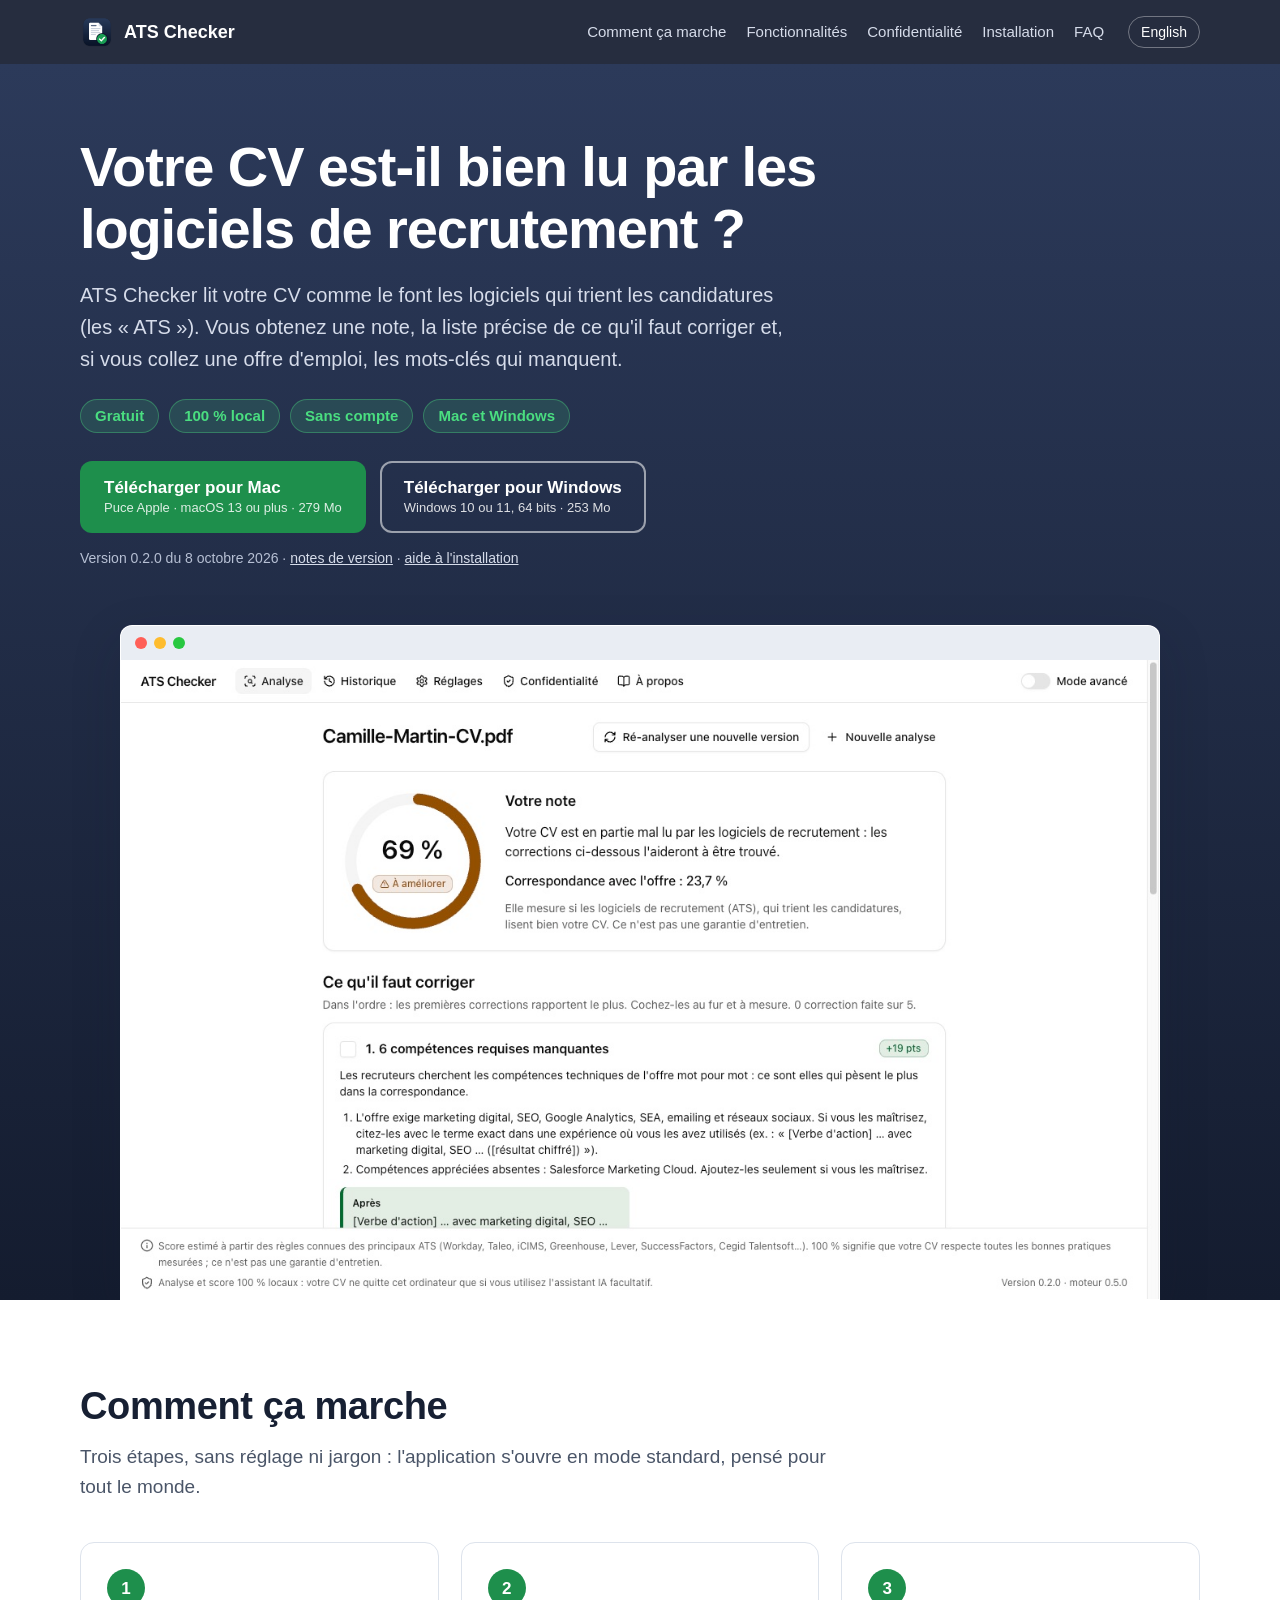
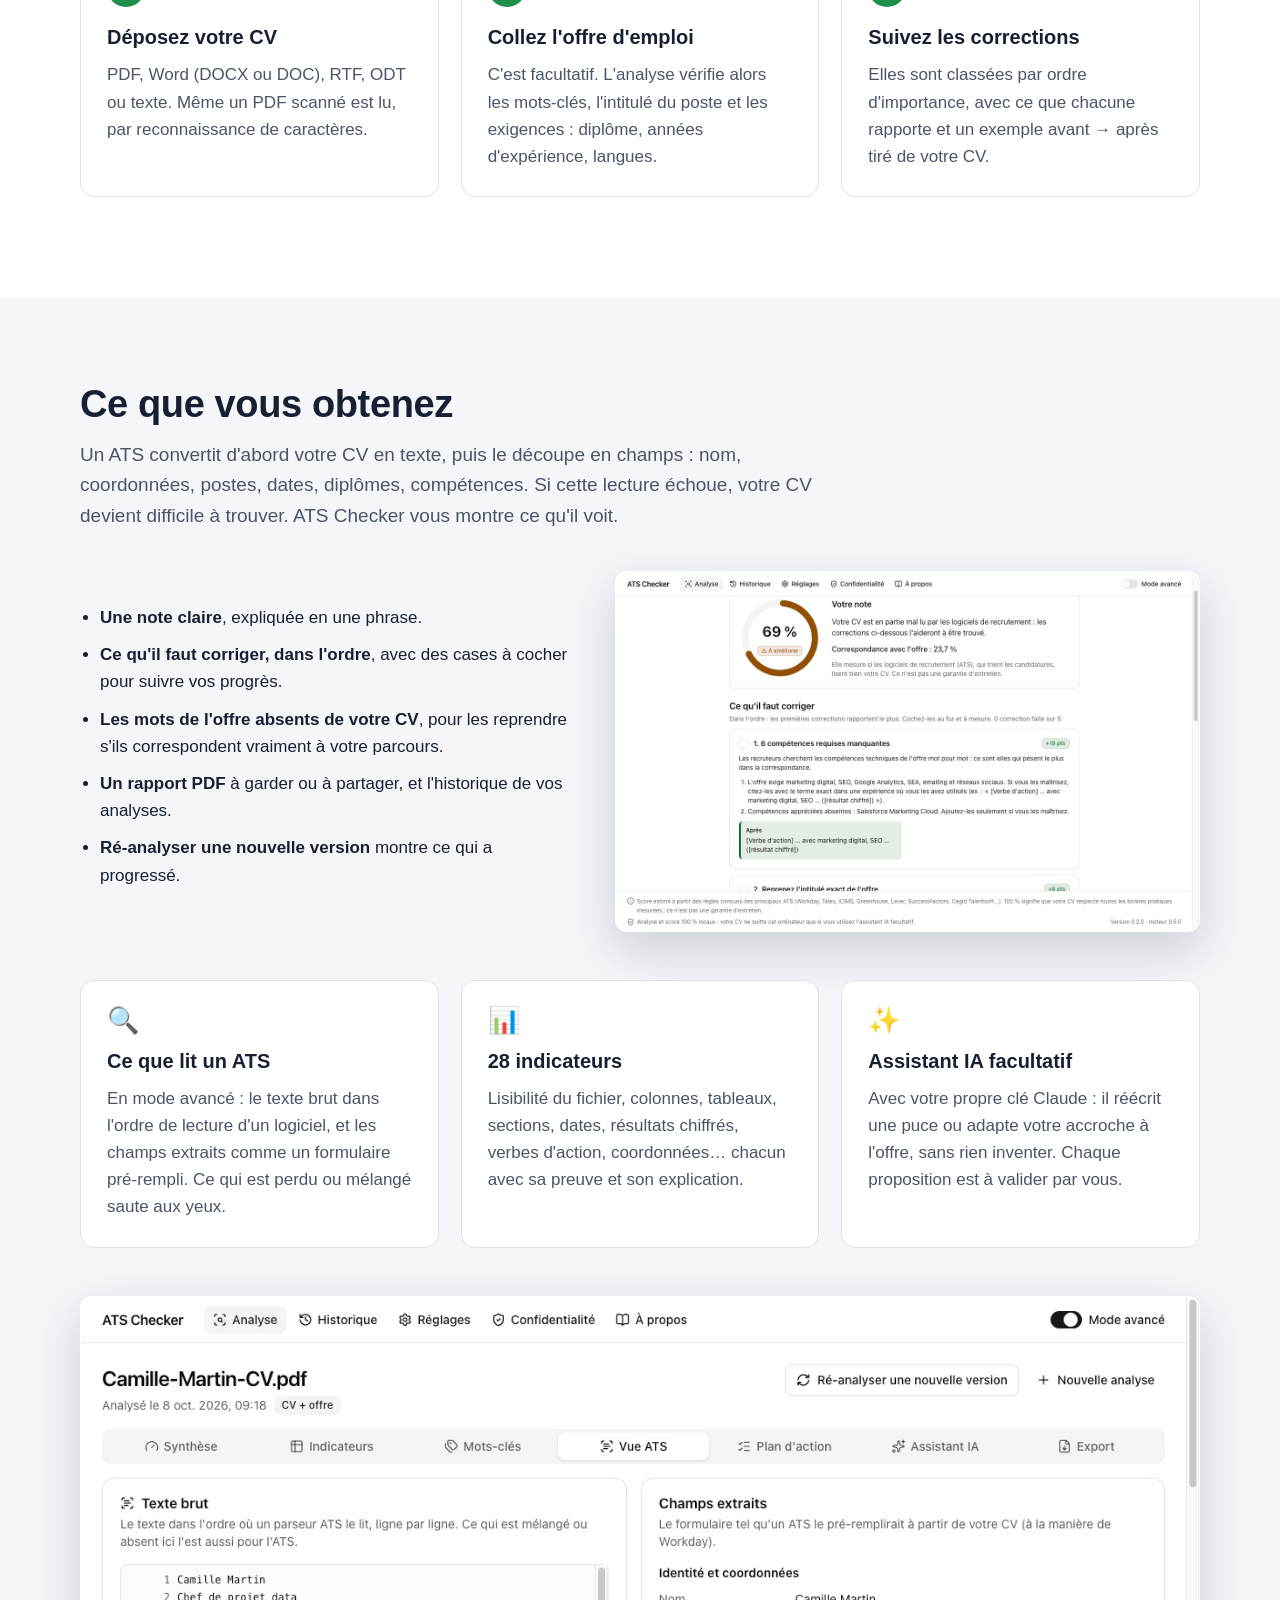
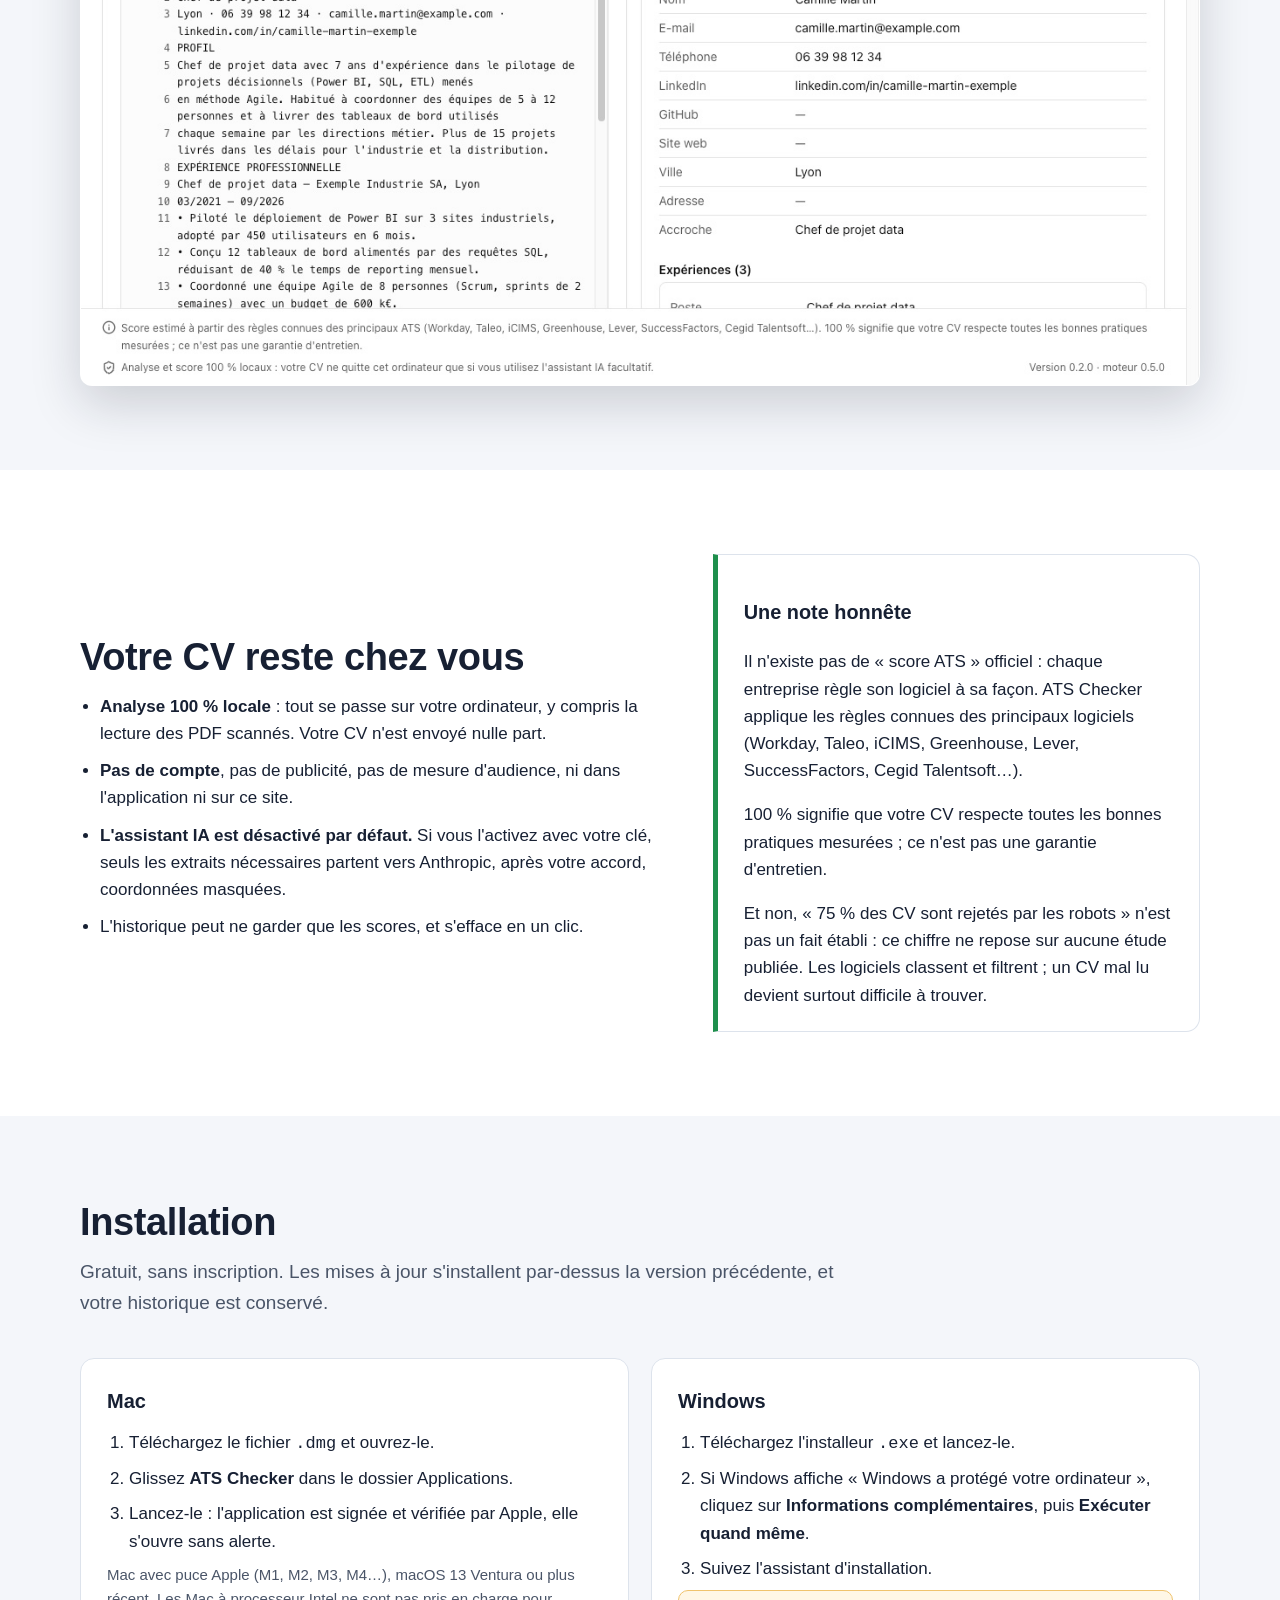
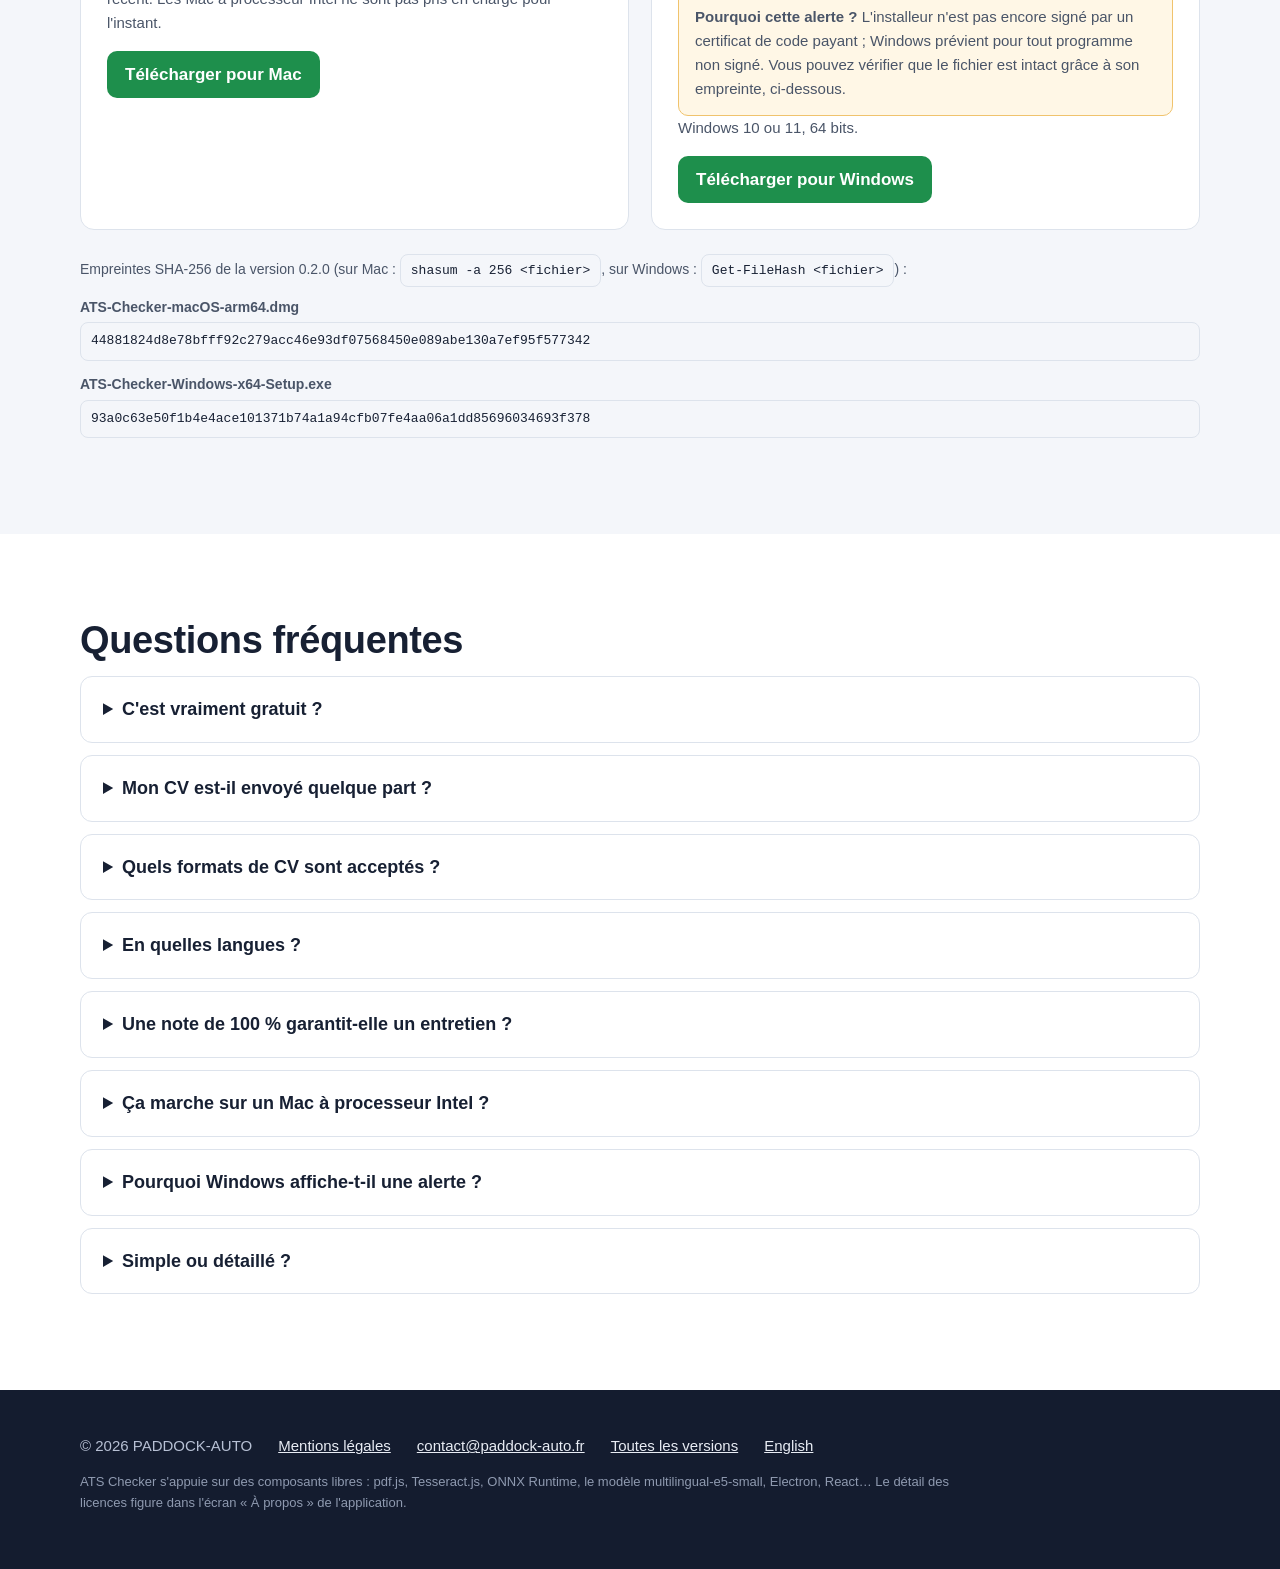
==== index.html @ d0466a70 "Site de présentation et de téléchargement d'ATS Checker (FR/EN) Page d'accueil, installation Mac et " ====
<!doctype html>
<html lang="fr">
  <head>
    <meta charset="utf-8" />
    <meta name="viewport" content="width=device-width, initial-scale=1" />
    <title>ATS Checker — votre CV est-il bien lu par les logiciels de recrutement ?</title>
    <meta
      name="description"
      content="ATS Checker analyse votre CV comme un logiciel de recrutement (ATS) : une note, la liste de ce qu'il faut corriger et les mots-clés de l'offre qui manquent. Gratuit, 100 % local, pour Mac et Windows."
    />
    <link rel="canonical" href="https://paddock-auto.github.io/ats-checker-site/" />
    <link rel="alternate" hreflang="fr" href="https://paddock-auto.github.io/ats-checker-site/" />
    <link rel="alternate" hreflang="en" href="https://paddock-auto.github.io/ats-checker-site/en/" />
    <link rel="alternate" hreflang="x-default" href="https://paddock-auto.github.io/ats-checker-site/" />
    <meta property="og:type" content="website" />
    <meta property="og:locale" content="fr_FR" />
    <meta property="og:site_name" content="ATS Checker" />
    <meta property="og:title" content="ATS Checker — votre CV est-il bien lu par les logiciels de recrutement ?" />
    <meta
      property="og:description"
      content="Une note, ce qu'il faut corriger et les mots-clés manquants. Gratuit, 100 % local, Mac et Windows."
    />
    <meta property="og:url" content="https://paddock-auto.github.io/ats-checker-site/" />
    <meta property="og:image" content="https://paddock-auto.github.io/ats-checker-site/assets/img/og-fr.png" />
    <meta property="og:image:width" content="1200" />
    <meta property="og:image:height" content="630" />
    <meta name="twitter:card" content="summary_large_image" />
    <meta name="theme-color" content="#1f2a44" />
    <link rel="icon" type="image/png" sizes="32x32" href="assets/img/favicon-32.png" />
    <link rel="icon" type="image/png" sizes="64x64" href="assets/img/favicon-64.png" />
    <link rel="apple-touch-icon" href="assets/img/apple-touch-icon.png" />
    <link rel="stylesheet" href="assets/style.css" />
  </head>
  <body>
    <a class="skip-link" href="#contenu">Aller au contenu</a>

    <header class="site-header">
      <div class="container">
        <a class="brand" href="./">
          <img src="assets/img/icon-512.png" alt="" width="34" height="34" />
          ATS Checker
        </a>
        <nav class="site-nav" aria-label="Sections">
          <a href="#fonctionnement">Comment ça marche</a>
          <a href="#fonctionnalites">Fonctionnalités</a>
          <a href="#confidentialite">Confidentialité</a>
          <a href="#installation">Installation</a>
          <a href="#faq">FAQ</a>
        </nav>
        <a class="lang-switch" href="en/" hreflang="en" lang="en">English</a>
      </div>
    </header>

    <main id="contenu">
      <div class="hero">
        <div class="container">
          <h1>Votre CV est-il bien lu par les logiciels de recrutement&nbsp;?</h1>
          <p class="lead">
            ATS Checker lit votre CV comme le font les logiciels qui trient les candidatures (les
            « ATS »). Vous obtenez une note, la liste précise de ce qu'il faut corriger et, si vous
            collez une offre d'emploi, les mots-clés qui manquent.
          </p>
          <ul class="pills">
            <li>Gratuit</li>
            <li>100 % local</li>
            <li>Sans compte</li>
            <li>Mac et Windows</li>
          </ul>
          <div class="downloads">
            <a
              class="btn btn-primary"
              data-os="mac"
              href="https://github.com/PADDOCK-AUTO/ats-checker-site/releases/latest/download/ATS-Checker-macOS-arm64.dmg"
            >
              Télécharger pour Mac
              <small>Puce Apple · macOS 13 ou plus · 279 Mo</small>
            </a>
            <a
              class="btn btn-secondary"
              data-os="win"
              href="https://github.com/PADDOCK-AUTO/ats-checker-site/releases/latest/download/ATS-Checker-Windows-x64-Setup.exe"
            >
              Télécharger pour Windows
              <small>Windows 10 ou 11, 64 bits · 253 Mo</small>
            </a>
          </div>
          <p class="release-meta">
            Version 0.2.0 du 8 octobre 2026 ·
            <a href="https://github.com/PADDOCK-AUTO/ats-checker-site/releases">notes de version</a> ·
            <a href="#installation">aide à l'installation</a>
          </p>
          <div class="hero-shot">
            <div class="window">
              <div class="window-bar" aria-hidden="true"><span></span><span></span><span></span></div>
              <img
                src="assets/img/fr-resultat.jpg"
                width="1280"
                height="788"
                alt="Résultat d'une analyse en mode standard : une note de 69 %, la phrase « Votre CV est en partie mal lu par les logiciels de recrutement », la correspondance avec l'offre et la première correction à faire."
              />
            </div>
          </div>
        </div>
      </div>

      <section id="fonctionnement">
        <div class="container">
          <h2 class="section-title">Comment ça marche</h2>
          <p class="section-lead">
            Trois étapes, sans réglage ni jargon : l'application s'ouvre en mode standard, pensé
            pour tout le monde.
          </p>
          <ol class="steps">
            <li>
              <h3>Déposez votre CV</h3>
              <p>
                PDF, Word (DOCX ou DOC), RTF, ODT ou texte. Même un PDF scanné est lu, par
                reconnaissance de caractères.
              </p>
            </li>
            <li>
              <h3>Collez l'offre d'emploi</h3>
              <p>
                C'est facultatif. L'analyse vérifie alors les mots-clés, l'intitulé du poste et les
                exigences : diplôme, années d'expérience, langues.
              </p>
            </li>
            <li>
              <h3>Suivez les corrections</h3>
              <p>
                Elles sont classées par ordre d'importance, avec ce que chacune rapporte et un
                exemple avant → après tiré de votre CV.
              </p>
            </li>
          </ol>
        </div>
      </section>

      <section id="fonctionnalites" class="soft">
        <div class="container">
          <h2 class="section-title">Ce que vous obtenez</h2>
          <p class="section-lead">
            Un ATS convertit d'abord votre CV en texte, puis le découpe en champs : nom,
            coordonnées, postes, dates, diplômes, compétences. Si cette lecture échoue, votre CV
            devient difficile à trouver. ATS Checker vous montre ce qu'il voit.
          </p>
          <div class="split">
            <ul>
              <li><strong>Une note claire</strong>, expliquée en une phrase.</li>
              <li>
                <strong>Ce qu'il faut corriger, dans l'ordre</strong>, avec des cases à cocher pour
                suivre vos progrès.
              </li>
              <li>
                <strong>Les mots de l'offre absents de votre CV</strong>, pour les reprendre s'ils
                correspondent vraiment à votre parcours.
              </li>
              <li>
                <strong>Un rapport PDF</strong> à garder ou à partager, et l'historique de vos
                analyses.
              </li>
              <li>
                <strong>Ré-analyser une nouvelle version</strong> montre ce qui a progressé.
              </li>
            </ul>
            <div class="window rounded">
              <img
                src="assets/img/fr-corrections.jpg"
                width="1280"
                height="788"
                alt="Liste des corrections : chaque étape a une case à cocher, son gain en points et un exemple avant → après."
              />
            </div>
          </div>

          <div class="grid" style="margin-top: 48px">
            <div class="card">
              <div class="icon" aria-hidden="true">🔍</div>
              <h3>Ce que lit un ATS</h3>
              <p>
                En mode avancé : le texte brut dans l'ordre de lecture d'un logiciel, et les champs
                extraits comme un formulaire pré-rempli. Ce qui est perdu ou mélangé saute aux yeux.
              </p>
            </div>
            <div class="card">
              <div class="icon" aria-hidden="true">📊</div>
              <h3>28 indicateurs</h3>
              <p>
                Lisibilité du fichier, colonnes, tableaux, sections, dates, résultats chiffrés,
                verbes d'action, coordonnées… chacun avec sa preuve et son explication.
              </p>
            </div>
            <div class="card">
              <div class="icon" aria-hidden="true">✨</div>
              <h3>Assistant IA facultatif</h3>
              <p>
                Avec votre propre clé Claude : il réécrit une puce ou adapte votre accroche à
                l'offre, sans rien inventer. Chaque proposition est à valider par vous.
              </p>
            </div>
          </div>

          <div class="window rounded" style="margin-top: 48px">
            <img
              src="assets/img/fr-vue-ats.jpg"
              width="1280"
              height="788"
              alt="Mode avancé, onglet Vue ATS : à gauche le texte brut lu ligne par ligne, à droite les champs extraits (nom, e-mail, téléphone, postes)."
            />
          </div>
        </div>
      </section>

      <section id="confidentialite">
        <div class="container split reverse">
          <div>
            <h2 class="section-title">Votre CV reste chez vous</h2>
            <ul>
              <li>
                <strong>Analyse 100 % locale</strong> : tout se passe sur votre ordinateur, y compris
                la lecture des PDF scannés. Votre CV n'est envoyé nulle part.
              </li>
              <li>
                <strong>Pas de compte</strong>, pas de publicité, pas de mesure d'audience, ni dans
                l'application ni sur ce site.
              </li>
              <li>
                <strong>L'assistant IA est désactivé par défaut.</strong> Si vous l'activez avec
                votre clé, seuls les extraits nécessaires partent vers Anthropic, après votre
                accord, coordonnées masquées.
              </li>
              <li>L'historique peut ne garder que les scores, et s'efface en un clic.</li>
            </ul>
          </div>
          <div class="notice">
            <h3>Une note honnête</h3>
            <p>
              Il n'existe pas de « score ATS » officiel : chaque entreprise règle son logiciel à sa
              façon. ATS Checker applique les règles connues des principaux logiciels (Workday,
              Taleo, iCIMS, Greenhouse, Lever, SuccessFactors, Cegid Talentsoft…).
            </p>
            <p>
              100 % signifie que votre CV respecte toutes les bonnes pratiques mesurées ; ce n'est
              pas une garantie d'entretien.
            </p>
            <p>
              Et non, « 75 % des CV sont rejetés par les robots » n'est pas un fait établi : ce
              chiffre ne repose sur aucune étude publiée. Les logiciels classent et filtrent ; un
              CV mal lu devient surtout difficile à trouver.
            </p>
          </div>
        </div>
      </section>

      <section id="installation" class="soft">
        <div class="container">
          <h2 class="section-title">Installation</h2>
          <p class="section-lead">
            Gratuit, sans inscription. Les mises à jour s'installent par-dessus la version
            précédente, et votre historique est conservé.
          </p>
          <div class="install">
            <div class="card">
              <h3>Mac</h3>
              <ol>
                <li>Téléchargez le fichier <code>.dmg</code> et ouvrez-le.</li>
                <li>Glissez <strong>ATS Checker</strong> dans le dossier Applications.</li>
                <li>
                  Lancez-le : l'application est signée et vérifiée par Apple, elle s'ouvre sans
                  alerte.
                </li>
              </ol>
              <p class="requirements">
                Mac avec puce Apple (M1, M2, M3, M4…), macOS 13 Ventura ou plus récent. Les Mac à
                processeur Intel ne sont pas pris en charge pour l'instant.
              </p>
              <a
                class="dl-inline"
                href="https://github.com/PADDOCK-AUTO/ats-checker-site/releases/latest/download/ATS-Checker-macOS-arm64.dmg"
                >Télécharger pour Mac</a
              >
            </div>
            <div class="card">
              <h3>Windows</h3>
              <ol>
                <li>Téléchargez l'installeur <code>.exe</code> et lancez-le.</li>
                <li>
                  Si Windows affiche « Windows a protégé votre ordinateur », cliquez sur
                  <strong>Informations complémentaires</strong>, puis
                  <strong>Exécuter quand même</strong>.
                </li>
                <li>Suivez l'assistant d'installation.</li>
              </ol>
              <p class="warning">
                <strong>Pourquoi cette alerte ?</strong> L'installeur n'est pas encore signé par un
                certificat de code payant ; Windows prévient pour tout programme non signé. Vous
                pouvez vérifier que le fichier est intact grâce à son empreinte, ci-dessous.
              </p>
              <p class="requirements">Windows 10 ou 11, 64 bits.</p>
              <a
                class="dl-inline"
                href="https://github.com/PADDOCK-AUTO/ats-checker-site/releases/latest/download/ATS-Checker-Windows-x64-Setup.exe"
                >Télécharger pour Windows</a
              >
            </div>
          </div>
          <div class="hash">
            <p>
              Empreintes SHA-256 de la version 0.2.0 (sur Mac : <code style="display: inline"
                >shasum -a 256 &lt;fichier&gt;</code
              >, sur Windows : <code style="display: inline">Get-FileHash &lt;fichier&gt;</code>)
              :
            </p>
            <strong>ATS-Checker-macOS-arm64.dmg</strong>
            <code>44881824d8e78bfff92c279acc46e93df07568450e089abe130a7ef95f577342</code>
            <strong>ATS-Checker-Windows-x64-Setup.exe</strong>
            <code>93a0c63e50f1b4e4ace101371b74a1a94cfb07fe4aa06a1dd85696034693f378</code>
          </div>
        </div>
      </section>

      <section id="faq" class="faq">
        <div class="container">
          <h2 class="section-title">Questions fréquentes</h2>
          <details>
            <summary>C'est vraiment gratuit ?</summary>
            <p>
              Oui : pas d'abonnement, pas de compte, pas de publicité. Seul l'assistant IA,
              facultatif, utilise votre propre clé API Claude ; son usage vous est alors facturé
              directement par Anthropic.
            </p>
          </details>
          <details>
            <summary>Mon CV est-il envoyé quelque part ?</summary>
            <p>
              Non. L'analyse se fait entièrement sur votre ordinateur. Rien ne sort sans votre
              action : seul l'assistant IA, si vous l'activez et l'acceptez, envoie des extraits à
              Anthropic.
            </p>
          </details>
          <details>
            <summary>Quels formats de CV sont acceptés ?</summary>
            <p>
              PDF (avec texte ou scanné), Word (DOCX, DOC), RTF, ODT, texte, et même une image PNG
              ou JPG. Le PDF texte et le Word sont les plus fiables, pour ATS Checker comme pour
              les logiciels de recrutement.
            </p>
          </details>
          <details>
            <summary>En quelles langues ?</summary>
            <p>
              Les CV et les offres peuvent être en français ou en anglais : la langue est détectée
              automatiquement. L'application s'affiche en français ou en anglais.
            </p>
          </details>
          <details>
            <summary>Une note de 100 % garantit-elle un entretien ?</summary>
            <p>
              Non. Elle signifie que votre CV respecte toutes les bonnes pratiques mesurées pour
              être bien lu et bien trouvé. Le choix final reste celui d'un recruteur.
            </p>
          </details>
          <details>
            <summary>Ça marche sur un Mac à processeur Intel ?</summary>
            <p>
              Pas pour l'instant : la version Mac est réservée aux Mac à puce Apple (M1 et
              suivants).
            </p>
          </details>
          <details>
            <summary>Pourquoi Windows affiche-t-il une alerte ?</summary>
            <p>
              L'installeur Windows n'est pas encore signé : Windows SmartScreen prévient alors pour
              tout programme. Cliquez sur « Informations complémentaires » puis « Exécuter quand
              même ». La version Mac, elle, est signée et vérifiée par Apple.
            </p>
          </details>
          <details>
            <summary>Simple ou détaillé ?</summary>
            <p>
              L'application s'ouvre en mode standard : la note et ce qu'il faut corriger, sans
              jargon. L'interrupteur « Mode avancé » affiche tous les détails : indicateurs,
              mots-clés, vue de l'ATS, exports et assistant IA.
            </p>
          </details>
        </div>
      </section>
    </main>

    <footer class="site-footer">
      <div class="container">
        <div class="row">
          <span>© 2026 PADDOCK-AUTO</span>
          <a href="mentions-legales.html">Mentions légales</a>
          <a href="mailto:contact@paddock-auto.fr">contact@paddock-auto.fr</a>
          <a href="https://github.com/PADDOCK-AUTO/ats-checker-site/releases">Toutes les versions</a>
          <a href="en/" hreflang="en" lang="en">English</a>
        </div>
        <p class="credits">
          ATS Checker s'appuie sur des composants libres : pdf.js, Tesseract.js, ONNX Runtime, le
          modèle multilingual-e5-small, Electron, React… Le détail des licences figure dans l'écran
          « À propos » de l'application.
        </p>
      </div>
    </footer>

    <script>
      // Met en avant le bouton du système détecté (sans JavaScript, les deux restent visibles).
      (function () {
        var p = (navigator.userAgentData && navigator.userAgentData.platform) || navigator.platform || '';
        var os = /mac/i.test(p) ? 'mac' : /win/i.test(p) ? 'win' : '';
        if (!os) return;
        document.querySelectorAll('.downloads [data-os]').forEach(function (a) {
          a.classList.add(a.getAttribute('data-os') === os ? 'is-detected' : 'not-detected');
        });
      })();
    </script>
  </body>
</html>
---- assets/style.css ----
/* ATS Checker — site de présentation. Aucune ressource externe : polices système, pas de suivi. */

:root {
  --navy: #1f2a44;
  --navy-deep: #141c2f;
  --green: #1e8f4c;
  --green-bright: #4ade80;
  --bg: #ffffff;
  --bg-soft: #f4f6fa;
  --text: #172033;
  --muted: #4a5568;
  --border: #dde3ec;
  --card: #ffffff;
  --link: #1d6b3d;
  --warn-bg: #fff7e6;
  --warn-border: #f0c36d;
  --radius: 14px;
  --shadow: 0 18px 50px rgba(20, 28, 47, 0.18);
  color-scheme: light dark;
}

@media (prefers-color-scheme: dark) {
  :root {
    --bg: #0f1524;
    --bg-soft: #151d30;
    --text: #e8ecf4;
    --muted: #a9b3c6;
    --border: #2a3550;
    --card: #182136;
    --link: #6ee7a0;
    --warn-bg: #2b2412;
    --warn-border: #8a6a24;
    --shadow: 0 18px 50px rgba(0, 0, 0, 0.5);
  }
}

* {
  box-sizing: border-box;
}

html {
  scroll-behavior: smooth;
}

@media (prefers-reduced-motion: reduce) {
  html {
    scroll-behavior: auto;
  }
}

body {
  margin: 0;
  font-family:
    -apple-system, BlinkMacSystemFont, 'Segoe UI', Roboto, 'Helvetica Neue', Arial, sans-serif;
  font-size: 17px;
  line-height: 1.6;
  color: var(--text);
  background: var(--bg);
}

img {
  max-width: 100%;
  height: auto;
}

a {
  color: var(--link);
}

a:focus-visible,
button:focus-visible,
summary:focus-visible {
  outline: 3px solid var(--green-bright);
  outline-offset: 3px;
  border-radius: 6px;
}

.container {
  width: min(1120px, 100% - 40px);
  margin-inline: auto;
}

.skip-link {
  position: absolute;
  left: -999px;
  top: 8px;
  background: var(--bg);
  padding: 8px 12px;
  z-index: 100;
}

.skip-link:focus {
  left: 8px;
}

/* ── En-tête ─────────────────────────────────────────────────────────────── */

.site-header {
  position: sticky;
  top: 0;
  z-index: 50;
  background: rgba(20, 28, 47, 0.92);
  backdrop-filter: blur(10px);
  color: #fff;
}

.site-header .container {
  display: flex;
  align-items: center;
  gap: 24px;
  min-height: 64px;
}

.brand {
  display: flex;
  align-items: center;
  gap: 10px;
  color: #fff;
  text-decoration: none;
  font-weight: 700;
  font-size: 18px;
}

.brand img {
  width: 34px;
  height: 34px;
}

.site-nav {
  display: flex;
  gap: 20px;
  margin-left: auto;
}

.site-nav a {
  color: #d6dcea;
  text-decoration: none;
  font-size: 15px;
}

.site-nav a:hover {
  color: #fff;
}

.lang-switch {
  color: #fff;
  border: 1px solid rgba(255, 255, 255, 0.35);
  border-radius: 999px;
  padding: 4px 12px;
  font-size: 14px;
  text-decoration: none;
}

@media (max-width: 860px) {
  .site-nav {
    display: none;
  }
  .lang-switch {
    margin-left: auto;
  }
}

/* ── Boutons ─────────────────────────────────────────────────────────────── */

.btn {
  display: inline-flex;
  flex-direction: column;
  align-items: flex-start;
  gap: 2px;
  padding: 14px 22px;
  border-radius: 12px;
  text-decoration: none;
  font-weight: 700;
  font-size: 17px;
  line-height: 1.25;
  border: 2px solid transparent;
  transition: transform 0.15s ease;
}

.btn:hover {
  transform: translateY(-1px);
}

.btn small {
  font-weight: 500;
  font-size: 13px;
  opacity: 0.85;
}

.btn-primary {
  background: var(--green);
  color: #fff;
}

.btn-secondary {
  background: transparent;
  color: #fff;
  border-color: rgba(255, 255, 255, 0.55);
}

.btn.is-detected {
  background: var(--green);
  color: #fff;
  border-color: transparent;
}

.btn.not-detected {
  background: transparent;
  color: #fff;
  border-color: rgba(255, 255, 255, 0.55);
}

/* ── Accroche ────────────────────────────────────────────────────────────── */

.hero {
  background: linear-gradient(180deg, #2c3a5a 0%, var(--navy-deep) 100%);
  color: #fff;
  padding: 72px 0 0;
  overflow: hidden;
}

.hero h1 {
  font-size: clamp(34px, 5vw, 56px);
  line-height: 1.1;
  margin: 0 0 20px;
  max-width: 820px;
  letter-spacing: -0.02em;
}

.hero .lead {
  font-size: 20px;
  color: #d6dcea;
  max-width: 720px;
  margin: 0 0 24px;
}

.pills {
  display: flex;
  flex-wrap: wrap;
  gap: 10px;
  margin: 0 0 28px;
  padding: 0;
  list-style: none;
}

.pills li {
  background: rgba(74, 222, 128, 0.14);
  color: var(--green-bright);
  border: 1px solid rgba(74, 222, 128, 0.35);
  padding: 4px 14px;
  border-radius: 999px;
  font-size: 15px;
  font-weight: 600;
}

.downloads {
  display: flex;
  flex-wrap: wrap;
  gap: 14px;
}

.release-meta {
  color: #b7c0d4;
  font-size: 14px;
  margin: 14px 0 0;
}

.release-meta a {
  color: #d6dcea;
}

.hero-shot {
  margin: 56px auto 0;
  width: min(1040px, 100%);
}

/* Capture dans un cadre de fenêtre. */
.window {
  border-radius: 12px 12px 0 0;
  overflow: hidden;
  box-shadow: var(--shadow);
  background: #fff;
  border: 1px solid rgba(255, 255, 255, 0.12);
}

.window-bar {
  display: flex;
  gap: 7px;
  padding: 11px 14px;
  background: #e9edf3;
}

.window-bar span {
  width: 12px;
  height: 12px;
  border-radius: 50%;
  background: #c4cad6;
}

.window-bar span:nth-child(1) {
  background: #ff5f57;
}
.window-bar span:nth-child(2) {
  background: #febc2e;
}
.window-bar span:nth-child(3) {
  background: #28c840;
}

.window img {
  display: block;
  width: 100%;
}

.window.rounded {
  border-radius: 12px;
}

/* ── Sections ────────────────────────────────────────────────────────────── */

section {
  padding: 84px 0;
}

section.soft {
  background: var(--bg-soft);
}

.section-title {
  font-size: clamp(28px, 3.4vw, 38px);
  line-height: 1.2;
  margin: 0 0 12px;
  letter-spacing: -0.01em;
}

.section-lead {
  color: var(--muted);
  font-size: 19px;
  max-width: 760px;
  margin: 0 0 40px;
}

.steps {
  display: grid;
  grid-template-columns: repeat(3, 1fr);
  gap: 22px;
  counter-reset: step;
  padding: 0;
  list-style: none;
}

.steps li {
  background: var(--card);
  border: 1px solid var(--border);
  border-radius: var(--radius);
  padding: 26px;
}

.steps li::before {
  counter-increment: step;
  content: counter(step);
  display: grid;
  place-items: center;
  width: 38px;
  height: 38px;
  border-radius: 50%;
  background: var(--green);
  color: #fff;
  font-weight: 700;
  margin-bottom: 14px;
}

.steps h3,
.card h3 {
  margin: 0 0 8px;
  font-size: 20px;
}

.steps p,
.card p {
  margin: 0;
  color: var(--muted);
}

.grid {
  display: grid;
  grid-template-columns: repeat(3, 1fr);
  gap: 22px;
}

.card {
  background: var(--card);
  border: 1px solid var(--border);
  border-radius: var(--radius);
  padding: 26px;
}

.card .icon {
  font-size: 26px;
  line-height: 1;
  margin-bottom: 12px;
}

.split {
  display: grid;
  grid-template-columns: 1fr 1.2fr;
  gap: 48px;
  align-items: center;
}

.split.reverse {
  grid-template-columns: 1.2fr 1fr;
}

.split ul {
  padding-left: 20px;
  margin: 0;
}

.split li {
  margin-bottom: 10px;
}

@media (max-width: 900px) {
  .steps,
  .grid,
  .split,
  .split.reverse {
    grid-template-columns: 1fr;
  }
  section {
    padding: 60px 0;
  }
}

.notice {
  border-left: 5px solid var(--green);
  background: var(--card);
  border-radius: 0 var(--radius) var(--radius) 0;
  padding: 22px 26px;
  border-top: 1px solid var(--border);
  border-right: 1px solid var(--border);
  border-bottom: 1px solid var(--border);
}

.notice p:last-child {
  margin-bottom: 0;
}

/* ── Installation ────────────────────────────────────────────────────────── */

.install {
  display: grid;
  grid-template-columns: 1fr 1fr;
  gap: 22px;
}

@media (max-width: 900px) {
  .install {
    grid-template-columns: 1fr;
  }
}

.install .card ol {
  padding-left: 22px;
  margin: 12px 0 0;
}

.install .card li {
  margin-bottom: 8px;
}

.requirements {
  font-size: 15px;
  color: var(--muted);
  margin: 14px 0 0;
}

.warning {
  background: var(--warn-bg);
  border: 1px solid var(--warn-border);
  border-radius: 10px;
  padding: 14px 16px;
  margin: 16px 0 0;
  font-size: 15px;
}

.dl-inline {
  display: inline-block;
  margin-top: 16px;
  background: var(--green);
  color: #fff;
  padding: 10px 18px;
  border-radius: 10px;
  text-decoration: none;
  font-weight: 700;
}

.hash {
  margin-top: 28px;
  font-size: 14px;
  color: var(--muted);
}

.hash code {
  display: block;
  word-break: break-all;
  background: var(--bg-soft);
  border: 1px solid var(--border);
  border-radius: 8px;
  padding: 8px 10px;
  margin: 4px 0 12px;
  color: var(--text);
  font-size: 13px;
}

/* ── FAQ ─────────────────────────────────────────────────────────────────── */

.faq details {
  border: 1px solid var(--border);
  background: var(--card);
  border-radius: 12px;
  padding: 4px 22px;
  margin-bottom: 12px;
}

.faq summary {
  cursor: pointer;
  font-weight: 650;
  padding: 14px 0;
  font-size: 18px;
}

.faq details p {
  margin: 0 0 16px;
  color: var(--muted);
}

/* ── Pied de page ────────────────────────────────────────────────────────── */

.site-footer {
  background: var(--navy-deep);
  color: #b7c0d4;
  padding: 44px 0;
  font-size: 15px;
}

.site-footer a {
  color: #e8ecf4;
}

.site-footer .row {
  display: flex;
  flex-wrap: wrap;
  gap: 12px 26px;
  align-items: center;
  margin-bottom: 14px;
}

.site-footer .credits {
  font-size: 13px;
  color: #8f9ab0;
  max-width: 900px;
}

/* ── Pages de texte (mentions légales) ───────────────────────────────────── */

.prose {
  max-width: 820px;
  padding: 56px 0 84px;
}

.prose h1 {
  font-size: 36px;
  margin: 0 0 24px;
}

.prose h2 {
  font-size: 22px;
  margin: 36px 0 10px;
}

.prose p,
.prose li {
  color: var(--text);
}
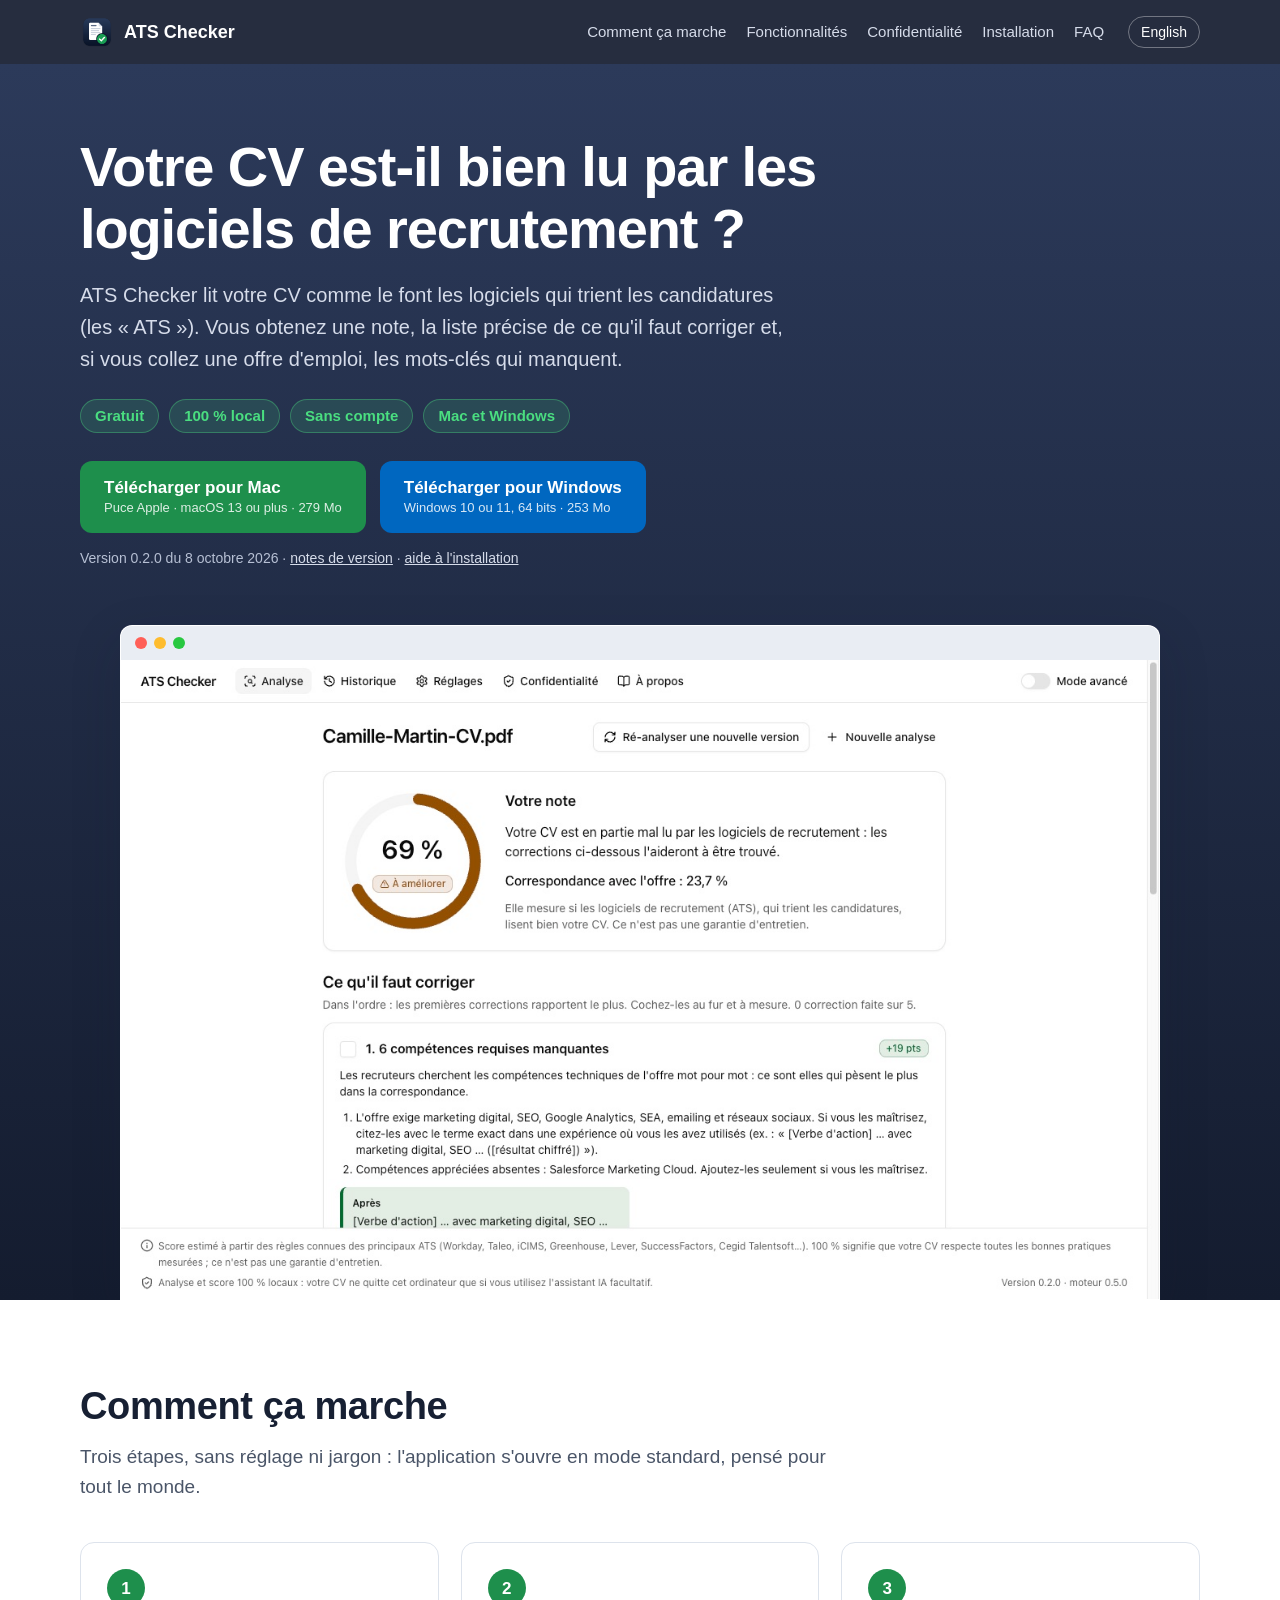
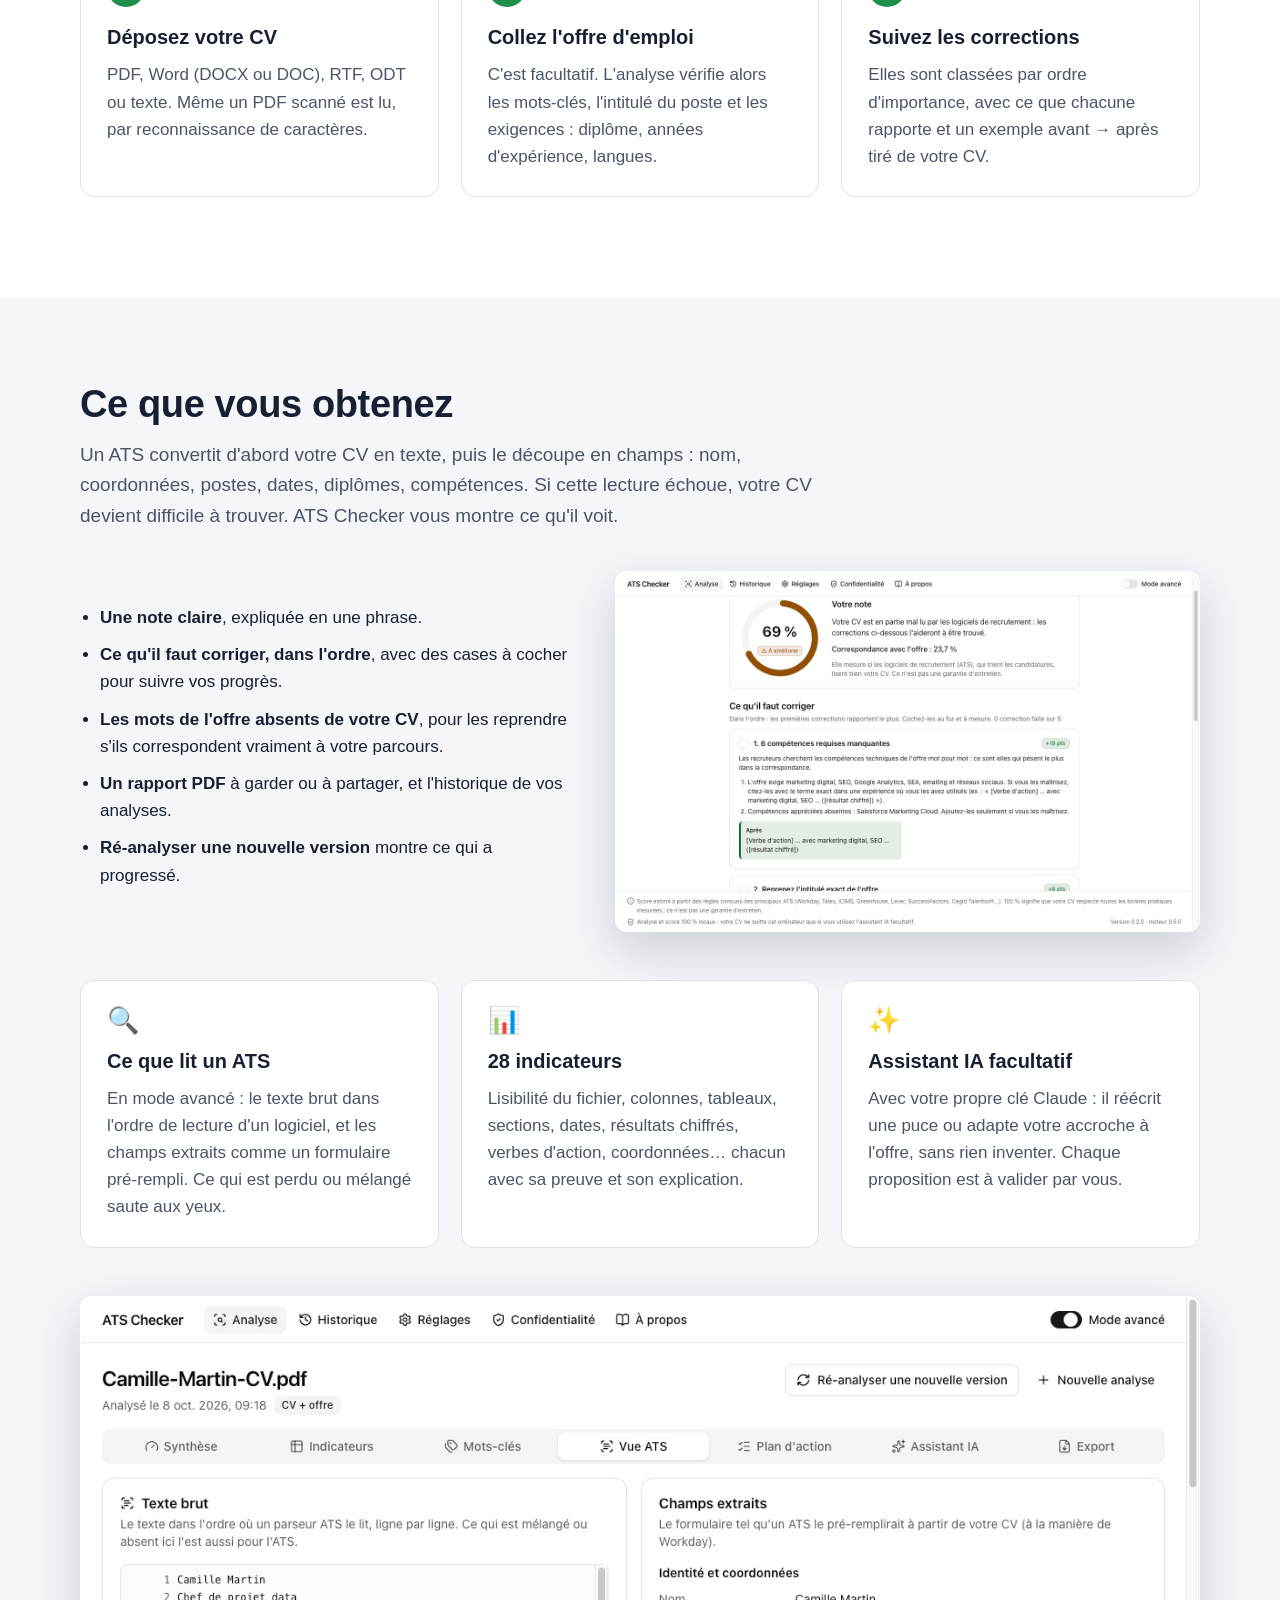
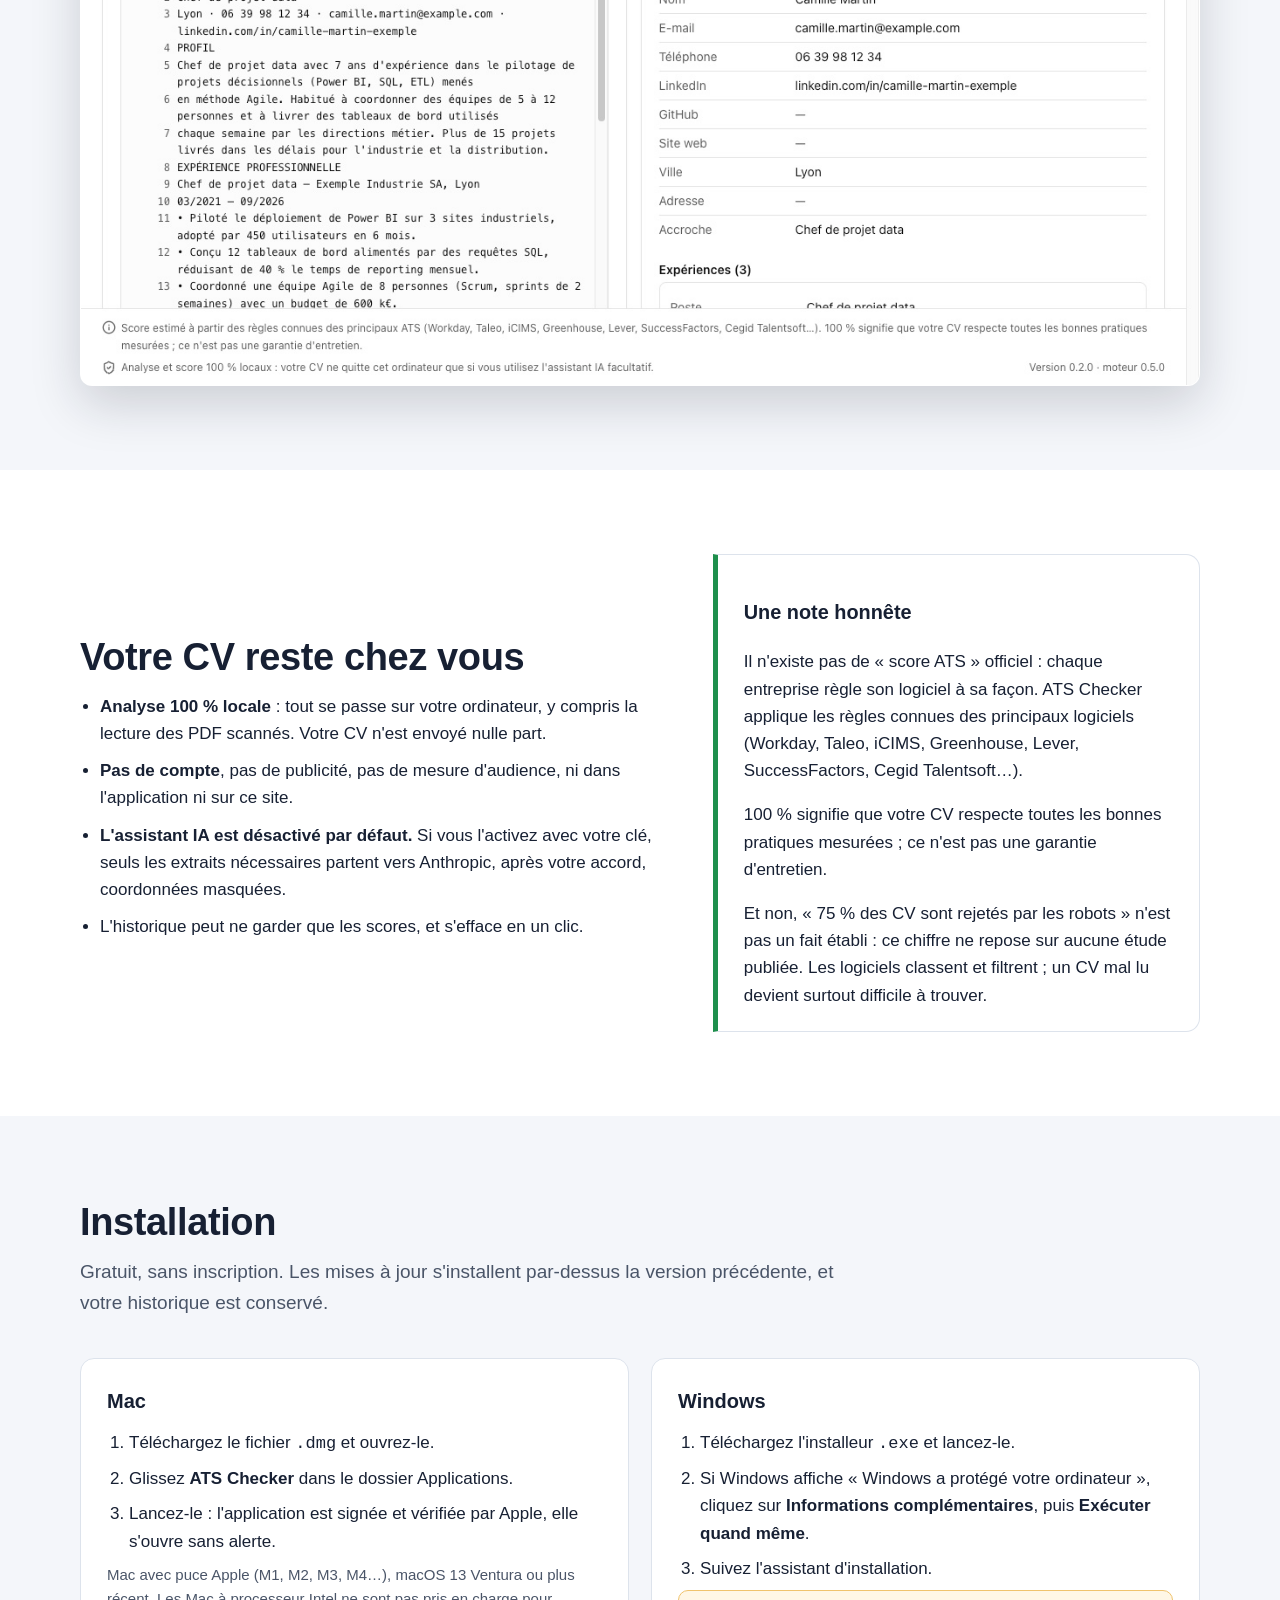
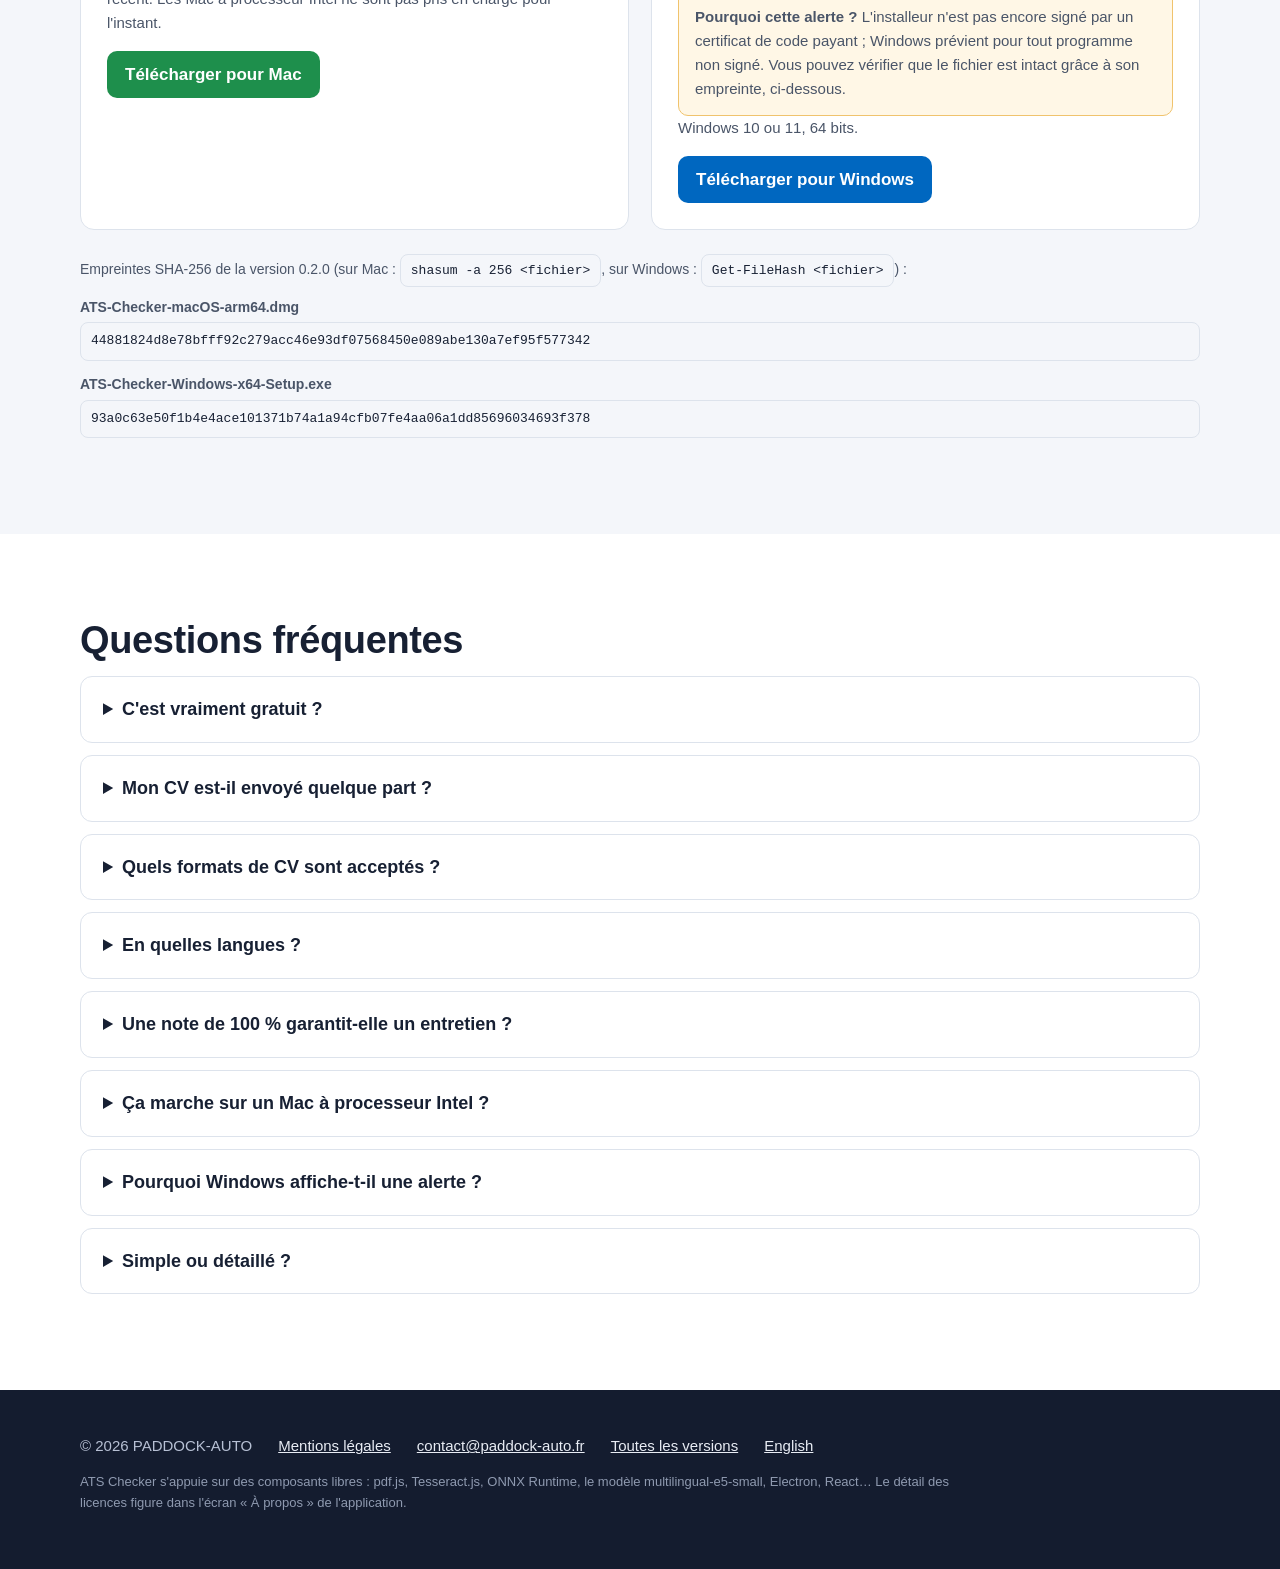
==== commit c6a0a42a: "Mentions légales : Willy Pontvianne seul éditeur ; bouton Windows en bleu Co-Authored-By: Claude Opu" ====
--- a/index.html
+++ b/index.html
@@ -29,7 +29,7 @@
     <link rel="icon" type="image/png" sizes="32x32" href="assets/img/favicon-32.png" />
     <link rel="icon" type="image/png" sizes="64x64" href="assets/img/favicon-64.png" />
     <link rel="apple-touch-icon" href="assets/img/apple-touch-icon.png" />
-    <link rel="stylesheet" href="assets/style.css" />
+    <link rel="stylesheet" href="assets/style.css?v=2" />
   </head>
   <body>
     <a class="skip-link" href="#contenu">Aller au contenu</a>
@@ -68,16 +68,14 @@
           </ul>
           <div class="downloads">
             <a
-              class="btn btn-primary"
-              data-os="mac"
+              class="btn btn-mac"
               href="https://github.com/PADDOCK-AUTO/ats-checker-site/releases/latest/download/ATS-Checker-macOS-arm64.dmg"
             >
               Télécharger pour Mac
               <small>Puce Apple · macOS 13 ou plus · 279 Mo</small>
             </a>
             <a
-              class="btn btn-secondary"
-              data-os="win"
+              class="btn btn-windows"
               href="https://github.com/PADDOCK-AUTO/ats-checker-site/releases/latest/download/ATS-Checker-Windows-x64-Setup.exe"
             >
               Télécharger pour Windows
@@ -298,7 +296,7 @@
               </p>
               <p class="requirements">Windows 10 ou 11, 64 bits.</p>
               <a
-                class="dl-inline"
+                class="dl-inline dl-windows"
                 href="https://github.com/PADDOCK-AUTO/ats-checker-site/releases/latest/download/ATS-Checker-Windows-x64-Setup.exe"
                 >Télécharger pour Windows</a
               >
@@ -404,16 +402,5 @@
       </div>
     </footer>
 
-    <script>
-      // Met en avant le bouton du système détecté (sans JavaScript, les deux restent visibles).
-      (function () {
-        var p = (navigator.userAgentData && navigator.userAgentData.platform) || navigator.platform || '';
-        var os = /mac/i.test(p) ? 'mac' : /win/i.test(p) ? 'win' : '';
-        if (!os) return;
-        document.querySelectorAll('.downloads [data-os]').forEach(function (a) {
-          a.classList.add(a.getAttribute('data-os') === os ? 'is-detected' : 'not-detected');
-        });
-      })();
-    </script>
   </body>
 </html>
--- a/assets/style.css
+++ b/assets/style.css
@@ -5,6 +5,8 @@
   --navy-deep: #141c2f;
   --green: #1e8f4c;
   --green-bright: #4ade80;
+  /* Bleu Windows (bouton de téléchargement) : contraste 5,3:1 avec le blanc. */
+  --blue: #0067c0;
   --bg: #ffffff;
   --bg-soft: #f4f6fa;
   --text: #172033;
@@ -187,27 +189,14 @@
   opacity: 0.85;
 }
 
-.btn-primary {
+.btn-mac {
   background: var(--green);
   color: #fff;
 }
 
-.btn-secondary {
-  background: transparent;
-  color: #fff;
-  border-color: rgba(255, 255, 255, 0.55);
-}
-
-.btn.is-detected {
-  background: var(--green);
-  color: #fff;
-  border-color: transparent;
-}
-
-.btn.not-detected {
-  background: transparent;
-  color: #fff;
-  border-color: rgba(255, 255, 255, 0.55);
+.btn-windows {
+  background: var(--blue);
+  color: #fff;
 }
 
 /* ── Accroche ────────────────────────────────────────────────────────────── */
@@ -494,6 +483,10 @@
   border-radius: 10px;
   text-decoration: none;
   font-weight: 700;
+}
+
+.dl-inline.dl-windows {
+  background: var(--blue);
 }
 
 .hash {
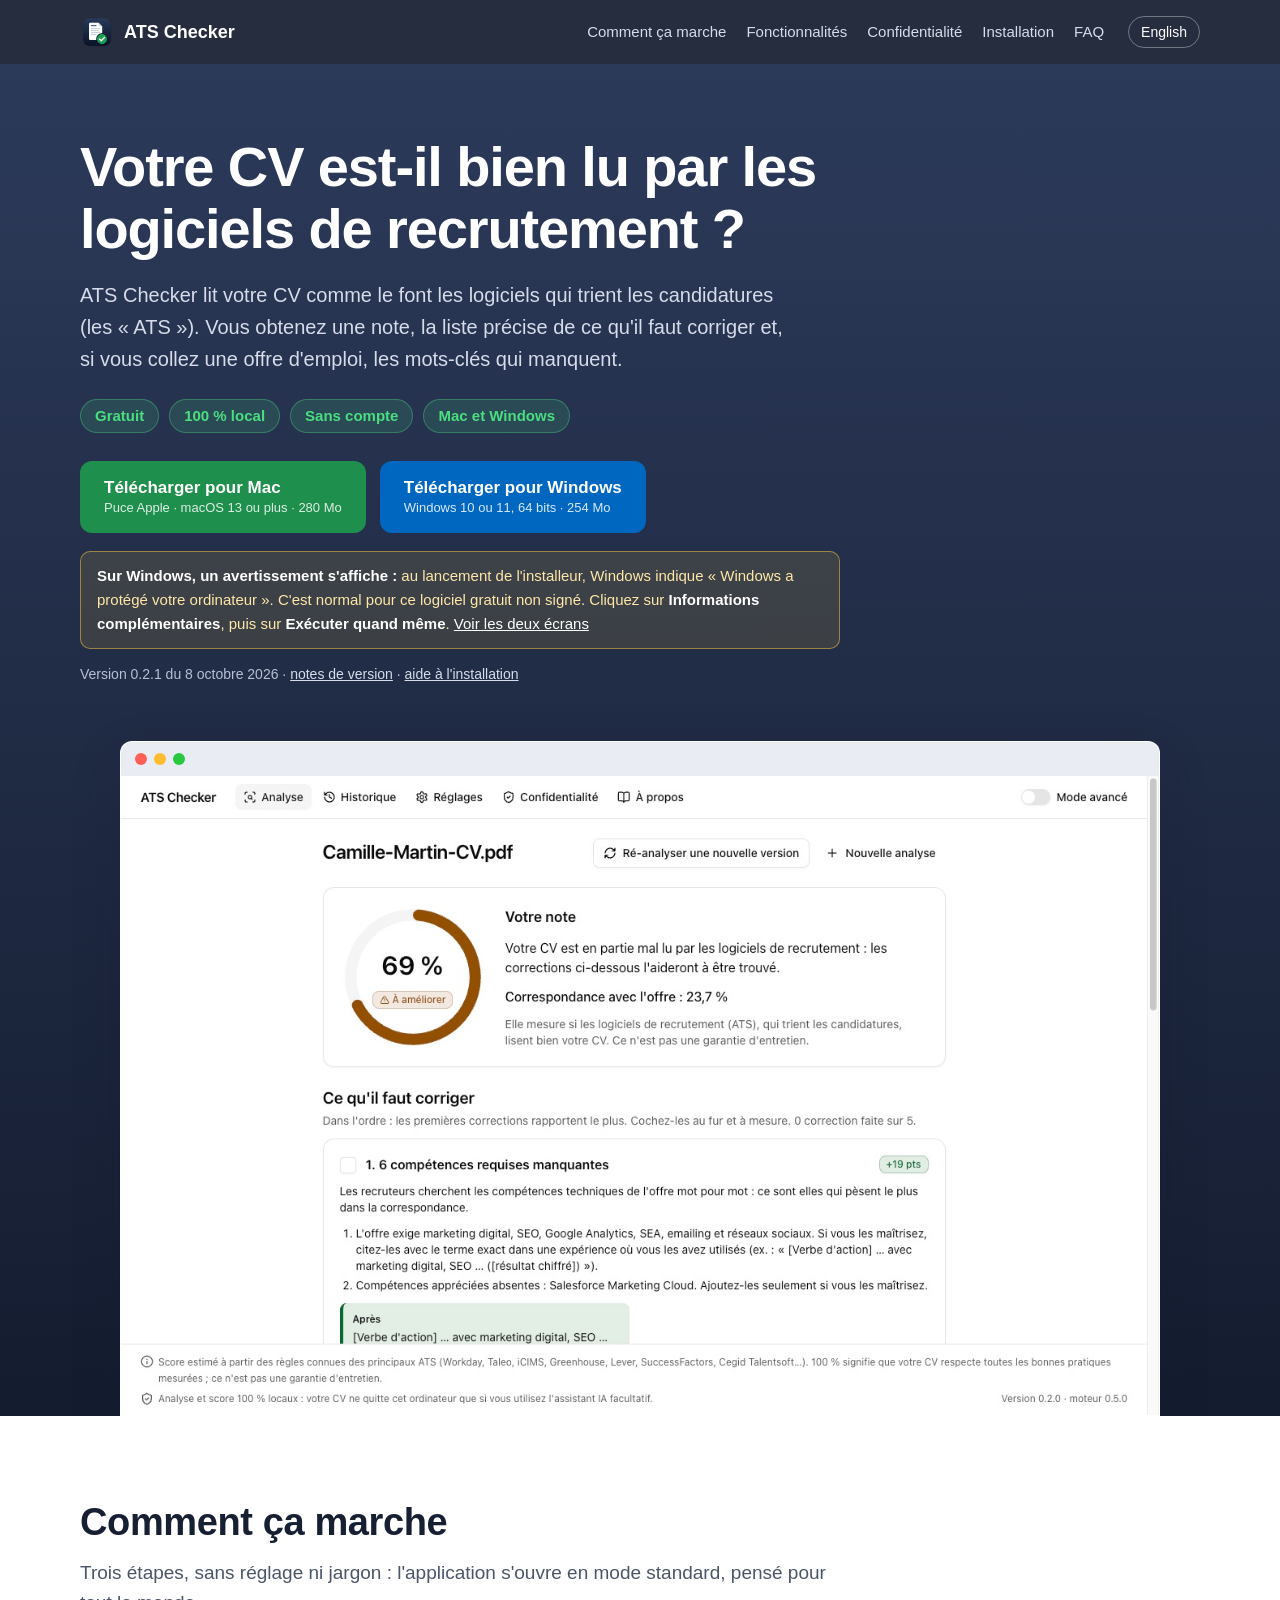
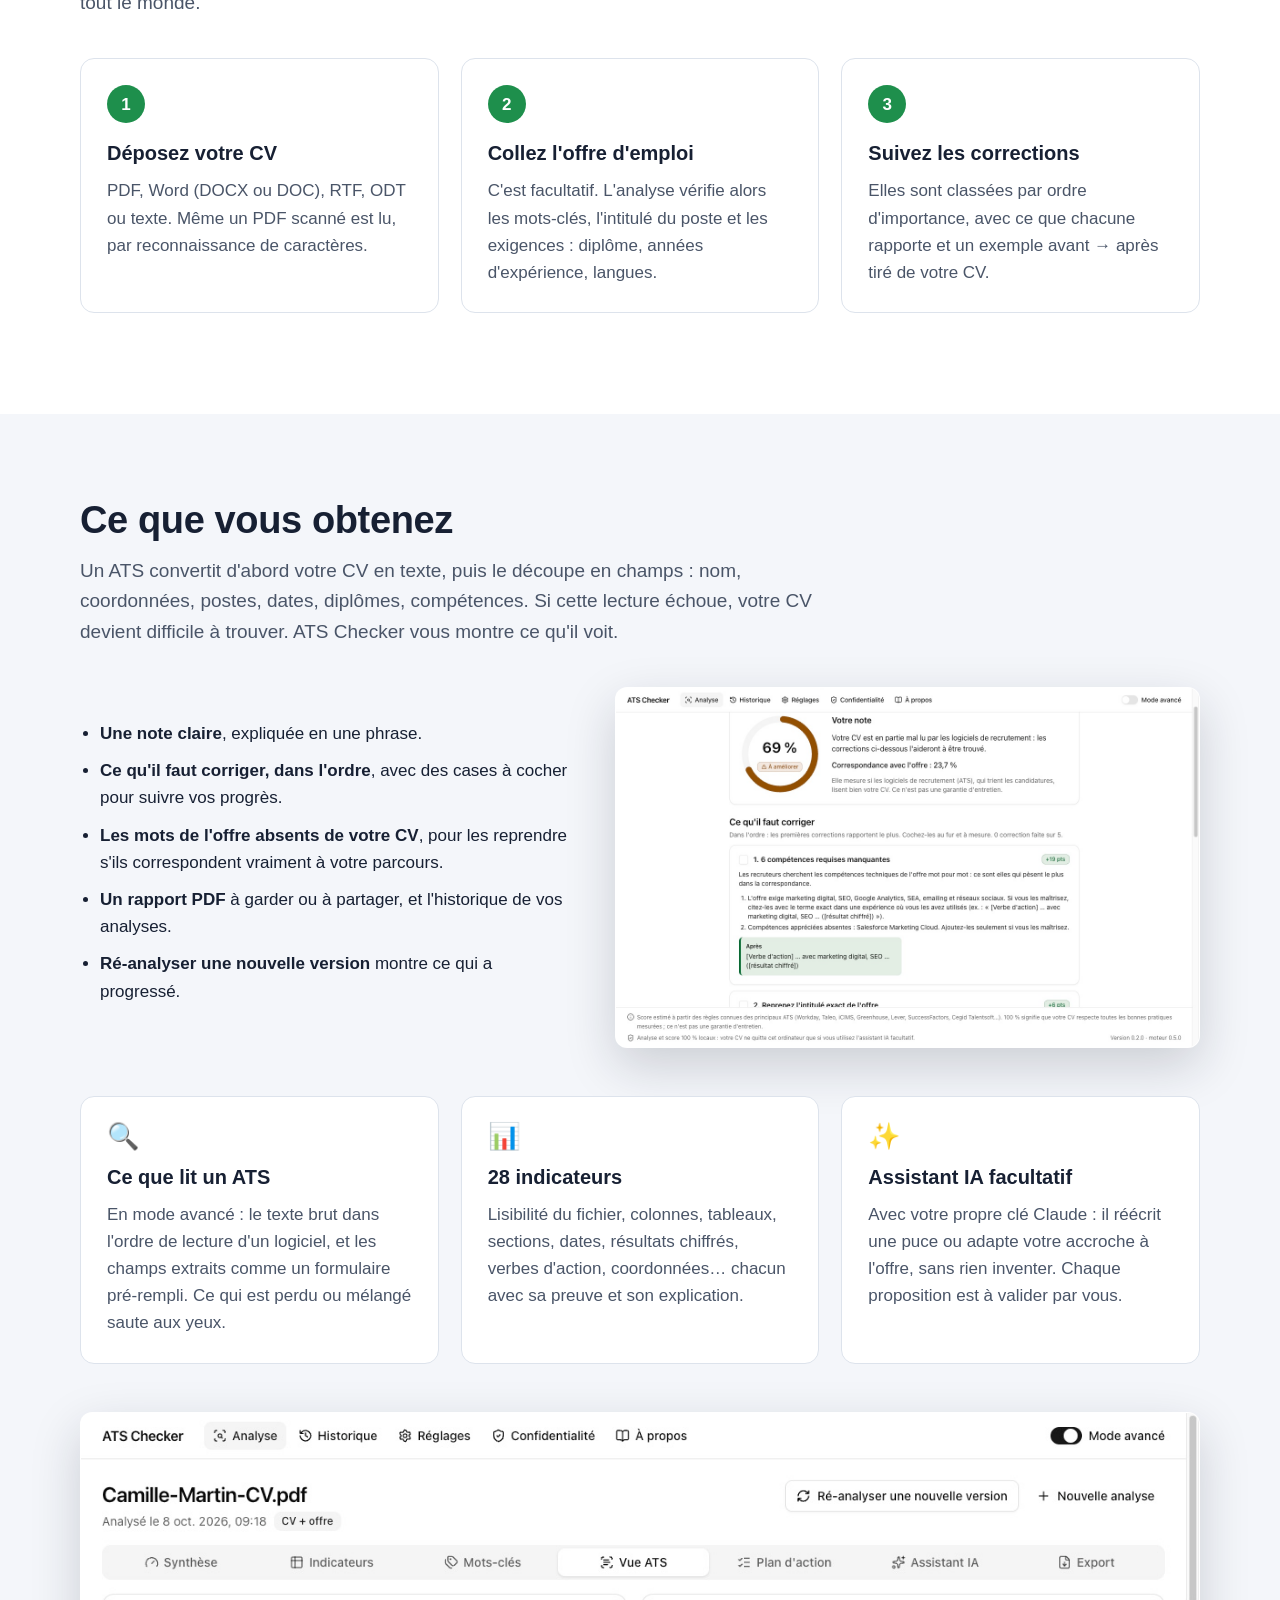
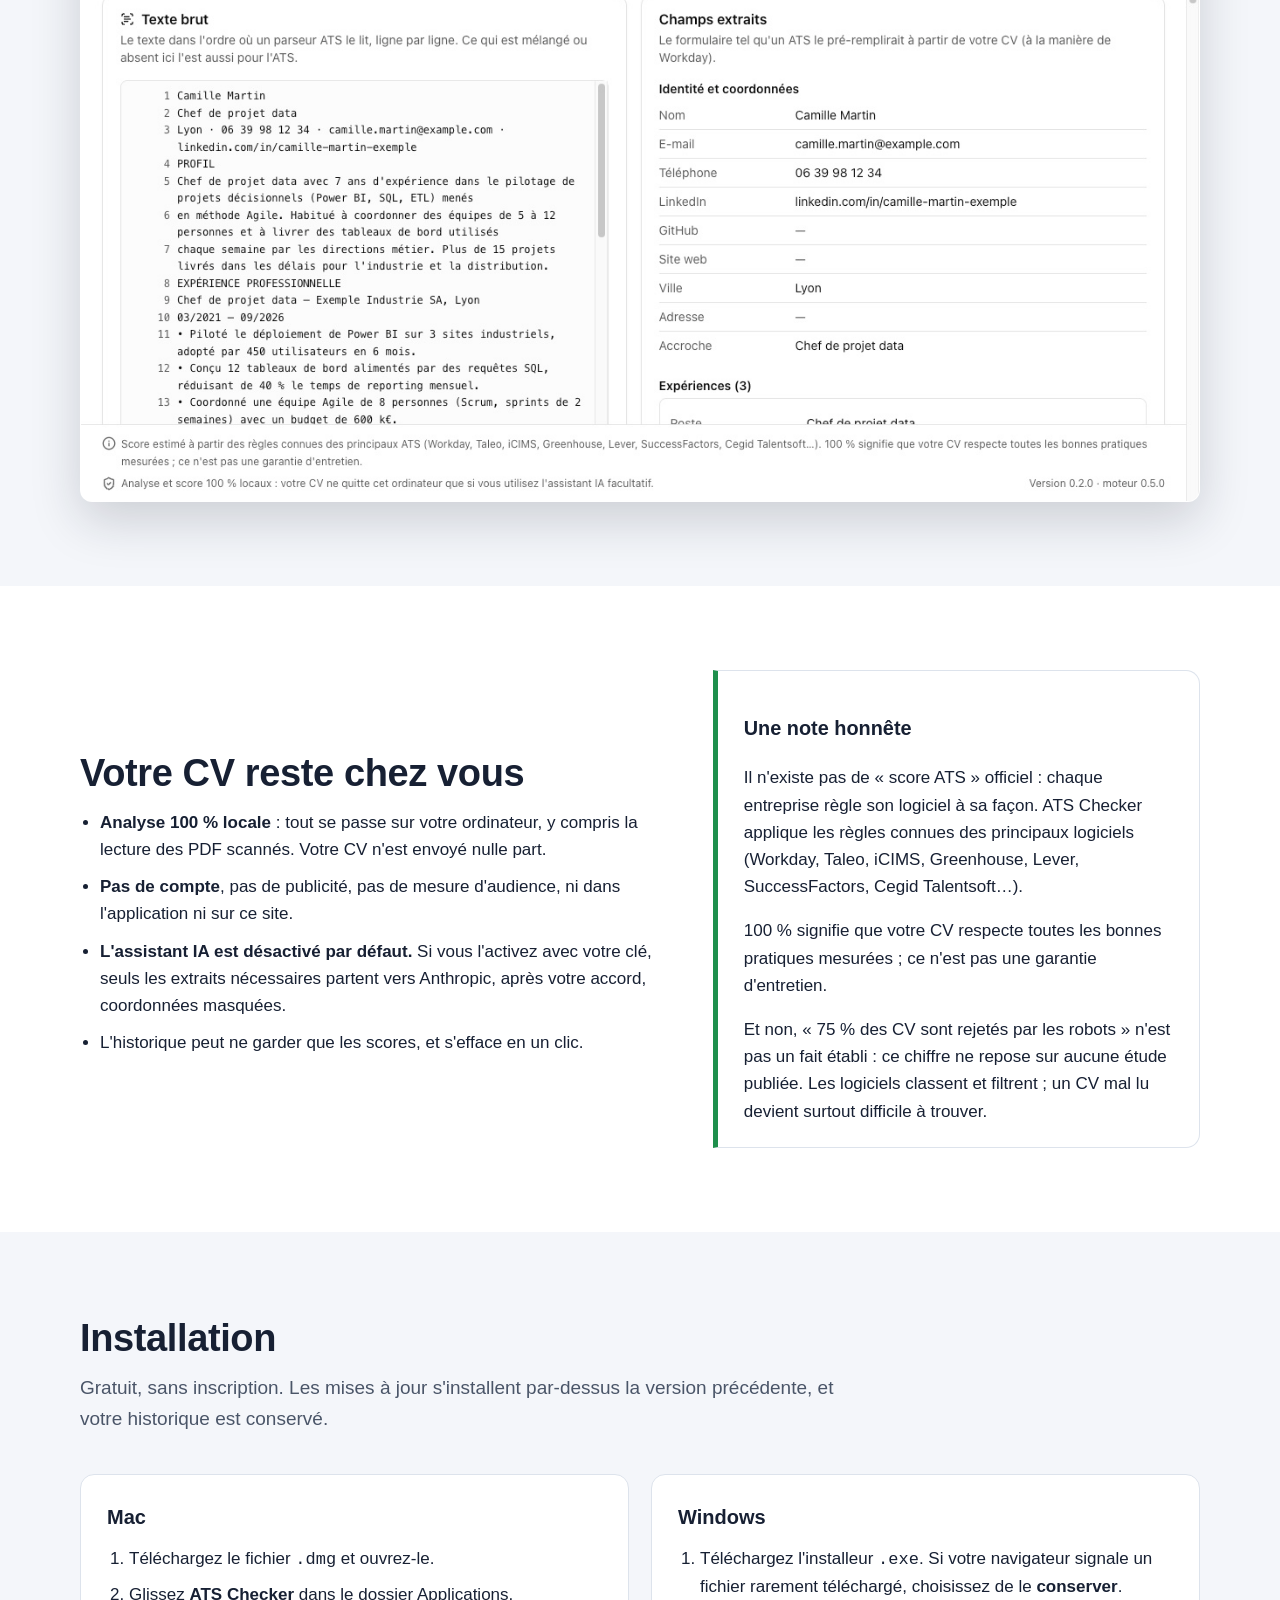
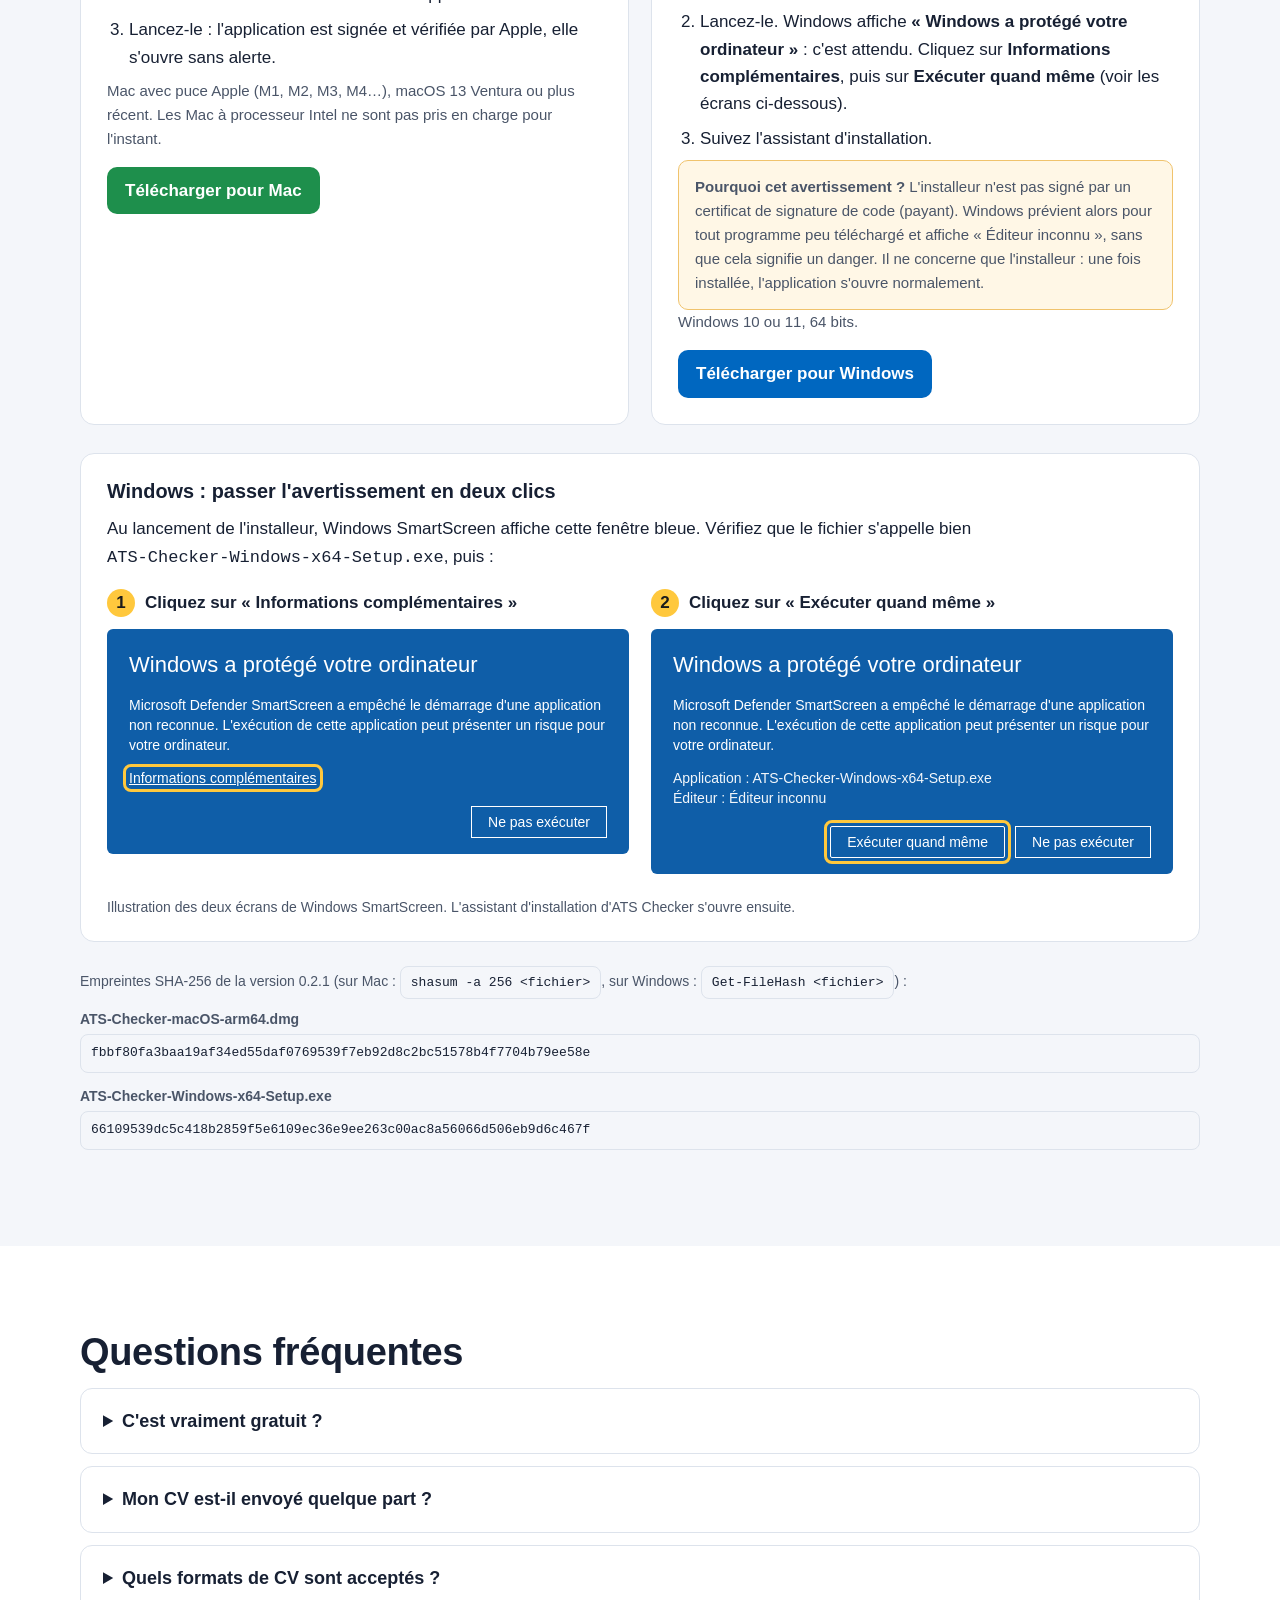
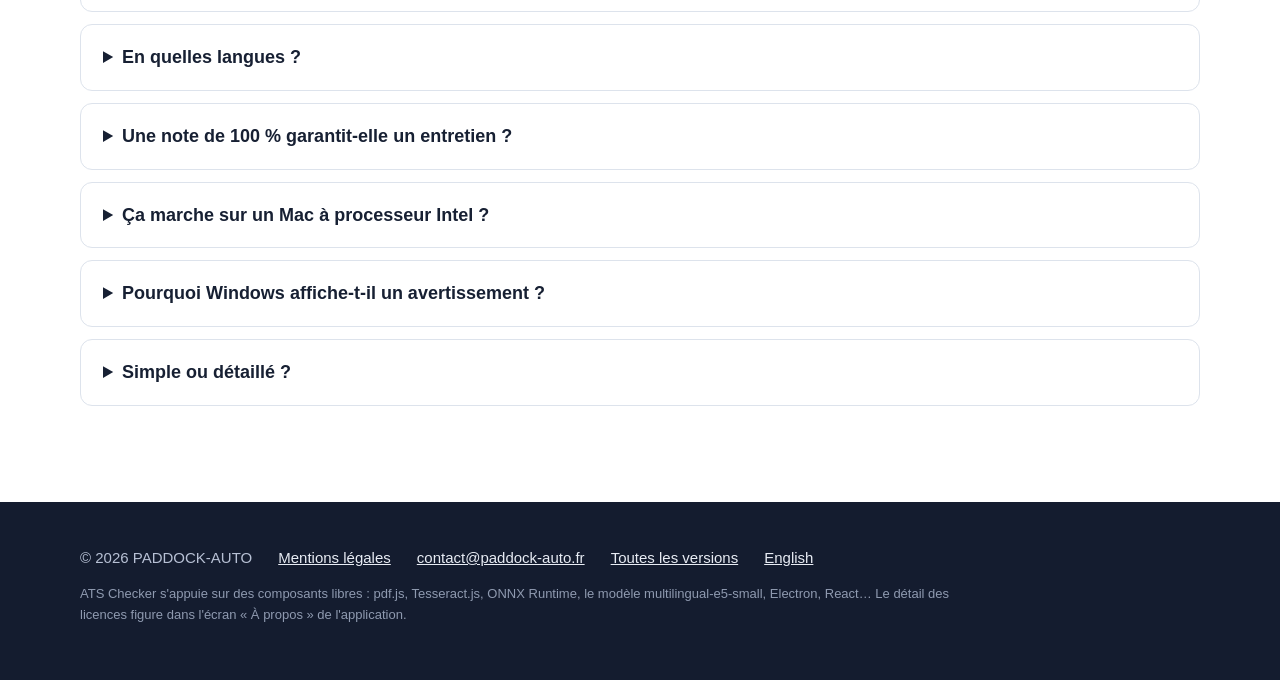
==== commit 0028c270: "Version 0.2.1 ; avertissement Windows expliqué en évidence - Encadré sous les boutons de téléchargem" ====
--- a/index.html
+++ b/index.html
@@ -10,18 +10,32 @@
     />
     <link rel="canonical" href="https://paddock-auto.github.io/ats-checker-site/" />
     <link rel="alternate" hreflang="fr" href="https://paddock-auto.github.io/ats-checker-site/" />
-    <link rel="alternate" hreflang="en" href="https://paddock-auto.github.io/ats-checker-site/en/" />
-    <link rel="alternate" hreflang="x-default" href="https://paddock-auto.github.io/ats-checker-site/" />
+    <link
+      rel="alternate"
+      hreflang="en"
+      href="https://paddock-auto.github.io/ats-checker-site/en/"
+    />
+    <link
+      rel="alternate"
+      hreflang="x-default"
+      href="https://paddock-auto.github.io/ats-checker-site/"
+    />
     <meta property="og:type" content="website" />
     <meta property="og:locale" content="fr_FR" />
     <meta property="og:site_name" content="ATS Checker" />
-    <meta property="og:title" content="ATS Checker — votre CV est-il bien lu par les logiciels de recrutement ?" />
+    <meta
+      property="og:title"
+      content="ATS Checker — votre CV est-il bien lu par les logiciels de recrutement ?"
+    />
     <meta
       property="og:description"
       content="Une note, ce qu'il faut corriger et les mots-clés manquants. Gratuit, 100 % local, Mac et Windows."
     />
     <meta property="og:url" content="https://paddock-auto.github.io/ats-checker-site/" />
-    <meta property="og:image" content="https://paddock-auto.github.io/ats-checker-site/assets/img/og-fr.png" />
+    <meta
+      property="og:image"
+      content="https://paddock-auto.github.io/ats-checker-site/assets/img/og-fr.png"
+    />
     <meta property="og:image:width" content="1200" />
     <meta property="og:image:height" content="630" />
     <meta name="twitter:card" content="summary_large_image" />
@@ -56,8 +70,8 @@
         <div class="container">
           <h1>Votre CV est-il bien lu par les logiciels de recrutement&nbsp;?</h1>
           <p class="lead">
-            ATS Checker lit votre CV comme le font les logiciels qui trient les candidatures (les
-            « ATS »). Vous obtenez une note, la liste précise de ce qu'il faut corriger et, si vous
+            ATS Checker lit votre CV comme le font les logiciels qui trient les candidatures (les «
+            ATS »). Vous obtenez une note, la liste précise de ce qu'il faut corriger et, si vous
             collez une offre d'emploi, les mots-clés qui manquent.
           </p>
           <ul class="pills">
@@ -72,24 +86,34 @@
               href="https://github.com/PADDOCK-AUTO/ats-checker-site/releases/latest/download/ATS-Checker-macOS-arm64.dmg"
             >
               Télécharger pour Mac
-              <small>Puce Apple · macOS 13 ou plus · 279 Mo</small>
+              <small>Puce Apple · macOS 13 ou plus · 280 Mo</small>
             </a>
             <a
               class="btn btn-windows"
               href="https://github.com/PADDOCK-AUTO/ats-checker-site/releases/latest/download/ATS-Checker-Windows-x64-Setup.exe"
             >
               Télécharger pour Windows
-              <small>Windows 10 ou 11, 64 bits · 253 Mo</small>
+              <small>Windows 10 ou 11, 64 bits · 254 Mo</small>
             </a>
           </div>
+          <p class="win-note">
+            <strong>Sur Windows, un avertissement s'affiche :</strong> au lancement de l'installeur,
+            Windows indique « Windows a protégé votre ordinateur ». C'est normal pour ce logiciel
+            gratuit non signé. Cliquez sur <strong>Informations complémentaires</strong>, puis sur
+            <strong>Exécuter quand même</strong>.
+            <a href="#windows">Voir les deux écrans</a>
+          </p>
           <p class="release-meta">
-            Version 0.2.0 du 8 octobre 2026 ·
-            <a href="https://github.com/PADDOCK-AUTO/ats-checker-site/releases">notes de version</a> ·
+            Version 0.2.1 du 8 octobre 2026 ·
+            <a href="https://github.com/PADDOCK-AUTO/ats-checker-site/releases">notes de version</a>
+            ·
             <a href="#installation">aide à l'installation</a>
           </p>
           <div class="hero-shot">
             <div class="window">
-              <div class="window-bar" aria-hidden="true"><span></span><span></span><span></span></div>
+              <div class="window-bar" aria-hidden="true">
+                <span></span><span></span><span></span>
+              </div>
               <img
                 src="assets/img/fr-resultat.jpg"
                 width="1280"
@@ -157,9 +181,7 @@
                 <strong>Un rapport PDF</strong> à garder ou à partager, et l'historique de vos
                 analyses.
               </li>
-              <li>
-                <strong>Ré-analyser une nouvelle version</strong> montre ce qui a progressé.
-              </li>
+              <li><strong>Ré-analyser une nouvelle version</strong> montre ce qui a progressé.</li>
             </ul>
             <div class="window rounded">
               <img
@@ -215,8 +237,8 @@
             <h2 class="section-title">Votre CV reste chez vous</h2>
             <ul>
               <li>
-                <strong>Analyse 100 % locale</strong> : tout se passe sur votre ordinateur, y compris
-                la lecture des PDF scannés. Votre CV n'est envoyé nulle part.
+                <strong>Analyse 100 % locale</strong> : tout se passe sur votre ordinateur, y
+                compris la lecture des PDF scannés. Votre CV n'est envoyé nulle part.
               </li>
               <li>
                 <strong>Pas de compte</strong>, pas de publicité, pas de mesure d'audience, ni dans
@@ -243,8 +265,8 @@
             </p>
             <p>
               Et non, « 75 % des CV sont rejetés par les robots » n'est pas un fait établi : ce
-              chiffre ne repose sur aucune étude publiée. Les logiciels classent et filtrent ; un
-              CV mal lu devient surtout difficile à trouver.
+              chiffre ne repose sur aucune étude publiée. Les logiciels classent et filtrent ; un CV
+              mal lu devient surtout difficile à trouver.
             </p>
           </div>
         </div>
@@ -281,18 +303,24 @@
             <div class="card">
               <h3>Windows</h3>
               <ol>
-                <li>Téléchargez l'installeur <code>.exe</code> et lancez-le.</li>
                 <li>
-                  Si Windows affiche « Windows a protégé votre ordinateur », cliquez sur
-                  <strong>Informations complémentaires</strong>, puis
-                  <strong>Exécuter quand même</strong>.
+                  Téléchargez l'installeur <code>.exe</code>. Si votre navigateur signale un fichier
+                  rarement téléchargé, choisissez de le <strong>conserver</strong>.
+                </li>
+                <li>
+                  Lancez-le. Windows affiche
+                  <strong>« Windows a protégé votre ordinateur »</strong> : c'est attendu. Cliquez
+                  sur <strong>Informations complémentaires</strong>, puis sur
+                  <strong>Exécuter quand même</strong> (voir les écrans ci-dessous).
                 </li>
                 <li>Suivez l'assistant d'installation.</li>
               </ol>
               <p class="warning">
-                <strong>Pourquoi cette alerte ?</strong> L'installeur n'est pas encore signé par un
-                certificat de code payant ; Windows prévient pour tout programme non signé. Vous
-                pouvez vérifier que le fichier est intact grâce à son empreinte, ci-dessous.
+                <strong>Pourquoi cet avertissement ?</strong> L'installeur n'est pas signé par un
+                certificat de signature de code (payant). Windows prévient alors pour tout programme
+                peu téléchargé et affiche « Éditeur inconnu », sans que cela signifie un danger. Il
+                ne concerne que l'installeur : une fois installée, l'application s'ouvre
+                normalement.
               </p>
               <p class="requirements">Windows 10 ou 11, 64 bits.</p>
               <a
@@ -302,17 +330,65 @@
               >
             </div>
           </div>
+          <div id="windows" class="win-guide">
+            <h3>Windows : passer l'avertissement en deux clics</h3>
+            <p>
+              Au lancement de l'installeur, Windows SmartScreen affiche cette fenêtre bleue.
+              Vérifiez que le fichier s'appelle bien <code>ATS-Checker-Windows-x64-Setup.exe</code>,
+              puis :
+            </p>
+            <figure class="smartscreen">
+              <div class="ss-screen">
+                <p class="ss-step">
+                  <span class="ss-badge">1</span> Cliquez sur « Informations complémentaires »
+                </p>
+                <div class="ss-dialog" aria-hidden="true">
+                  <p class="ss-title">Windows a protégé votre ordinateur</p>
+                  <p class="ss-text">
+                    Microsoft Defender SmartScreen a empêché le démarrage d'une application non
+                    reconnue. L'exécution de cette application peut présenter un risque pour votre
+                    ordinateur.
+                  </p>
+                  <p class="ss-link"><span class="ss-target">Informations complémentaires</span></p>
+                  <div class="ss-buttons"><span class="ss-btn">Ne pas exécuter</span></div>
+                </div>
+              </div>
+              <div class="ss-screen">
+                <p class="ss-step">
+                  <span class="ss-badge">2</span> Cliquez sur « Exécuter quand même »
+                </p>
+                <div class="ss-dialog" aria-hidden="true">
+                  <p class="ss-title">Windows a protégé votre ordinateur</p>
+                  <p class="ss-text">
+                    Microsoft Defender SmartScreen a empêché le démarrage d'une application non
+                    reconnue. L'exécution de cette application peut présenter un risque pour votre
+                    ordinateur.
+                  </p>
+                  <p class="ss-meta">
+                    Application : ATS-Checker-Windows-x64-Setup.exe<br />Éditeur : Éditeur inconnu
+                  </p>
+                  <div class="ss-buttons">
+                    <span class="ss-btn ss-target">Exécuter quand même</span
+                    ><span class="ss-btn">Ne pas exécuter</span>
+                  </div>
+                </div>
+              </div>
+              <figcaption>
+                Illustration des deux écrans de Windows SmartScreen. L'assistant d'installation
+                d'ATS Checker s'ouvre ensuite.
+              </figcaption>
+            </figure>
+          </div>
           <div class="hash">
             <p>
-              Empreintes SHA-256 de la version 0.2.0 (sur Mac : <code style="display: inline"
-                >shasum -a 256 &lt;fichier&gt;</code
-              >, sur Windows : <code style="display: inline">Get-FileHash &lt;fichier&gt;</code>)
-              :
+              Empreintes SHA-256 de la version 0.2.1 (sur Mac :
+              <code style="display: inline">shasum -a 256 &lt;fichier&gt;</code>, sur Windows :
+              <code style="display: inline">Get-FileHash &lt;fichier&gt;</code>) :
             </p>
             <strong>ATS-Checker-macOS-arm64.dmg</strong>
-            <code>44881824d8e78bfff92c279acc46e93df07568450e089abe130a7ef95f577342</code>
+            <code>fbbf80fa3baa19af34ed55daf0769539f7eb92d8c2bc51578b4f7704b79ee58e</code>
             <strong>ATS-Checker-Windows-x64-Setup.exe</strong>
-            <code>93a0c63e50f1b4e4ace101371b74a1a94cfb07fe4aa06a1dd85696034693f378</code>
+            <code>66109539dc5c418b2859f5e6109ec36e9ee263c00ac8a56066d506eb9d6c467f</code>
           </div>
         </div>
       </section>
@@ -340,8 +416,8 @@
             <summary>Quels formats de CV sont acceptés ?</summary>
             <p>
               PDF (avec texte ou scanné), Word (DOCX, DOC), RTF, ODT, texte, et même une image PNG
-              ou JPG. Le PDF texte et le Word sont les plus fiables, pour ATS Checker comme pour
-              les logiciels de recrutement.
+              ou JPG. Le PDF texte et le Word sont les plus fiables, pour ATS Checker comme pour les
+              logiciels de recrutement.
             </p>
           </details>
           <details>
@@ -366,11 +442,20 @@
             </p>
           </details>
           <details>
-            <summary>Pourquoi Windows affiche-t-il une alerte ?</summary>
-            <p>
-              L'installeur Windows n'est pas encore signé : Windows SmartScreen prévient alors pour
-              tout programme. Cliquez sur « Informations complémentaires » puis « Exécuter quand
-              même ». La version Mac, elle, est signée et vérifiée par Apple.
+            <summary>Pourquoi Windows affiche-t-il un avertissement ?</summary>
+            <p>
+              L'installeur Windows n'est pas signé par un certificat de signature de code, un
+              certificat payant. Windows SmartScreen prévient alors pour tout programme peu
+              téléchargé : cliquez sur « Informations complémentaires », puis sur « Exécuter quand
+              même » (<a href="#windows">voir les écrans</a>). L'avertissement revient à chaque
+              nouvel installeur téléchargé, mais pas à l'ouverture de l'application installée. La
+              version Mac, elle, est signée et vérifiée par Apple.
+            </p>
+            <p>
+              Sur certains PC Windows 11, le « Contrôle intelligent des applications » est activé.
+              Il bloque les programmes non signés sans proposer « Exécuter quand même », et
+              n'accepte aucune exception pour un programme précis : ATS Checker ne peut alors pas
+              être installé sans désactiver cette protection.
             </p>
           </details>
           <details>
@@ -391,7 +476,9 @@
           <span>© 2026 PADDOCK-AUTO</span>
           <a href="mentions-legales.html">Mentions légales</a>
           <a href="mailto:contact@paddock-auto.fr">contact@paddock-auto.fr</a>
-          <a href="https://github.com/PADDOCK-AUTO/ats-checker-site/releases">Toutes les versions</a>
+          <a href="https://github.com/PADDOCK-AUTO/ats-checker-site/releases"
+            >Toutes les versions</a
+          >
           <a href="en/" hreflang="en" lang="en">English</a>
         </div>
         <p class="credits">
@@ -401,6 +488,5 @@
         </p>
       </div>
     </footer>
-
   </body>
 </html>
--- a/assets/style.css
+++ b/assets/style.css
@@ -258,6 +258,23 @@
   color: #d6dcea;
 }
 
+/* Avertissement Windows sous les boutons, sur le fond sombre de l'accroche. */
+.win-note {
+  max-width: 760px;
+  margin: 18px 0 0;
+  padding: 12px 16px;
+  border-radius: 10px;
+  background: rgba(255, 200, 61, 0.12);
+  border: 1px solid rgba(255, 200, 61, 0.5);
+  color: #ffe7a8;
+  font-size: 15px;
+}
+
+.win-note strong,
+.win-note a {
+  color: #fff;
+}
+
 .hero-shot {
   margin: 56px auto 0;
   width: min(1040px, 100%);
@@ -489,6 +506,121 @@
   background: var(--blue);
 }
 
+/* Windows : les deux écrans de SmartScreen (illustration en HTML, sans image). */
+.win-guide {
+  /* Lien « Voir les deux écrans » : le titre ne doit pas passer sous l'en-tête collé. */
+  scroll-margin-top: 84px;
+  margin-top: 28px;
+  background: var(--card);
+  border: 1px solid var(--border);
+  border-radius: var(--radius);
+  padding: 22px 26px;
+}
+
+.win-guide h3 {
+  margin: 0 0 8px;
+}
+
+.win-guide p {
+  margin: 0 0 12px;
+}
+
+.win-guide > p code {
+  white-space: nowrap;
+}
+
+.smartscreen {
+  margin: 18px 0 0;
+  display: grid;
+  grid-template-columns: 1fr 1fr;
+  gap: 22px;
+}
+
+@media (max-width: 760px) {
+  .smartscreen {
+    grid-template-columns: 1fr;
+  }
+}
+
+.smartscreen figcaption {
+  grid-column: 1 / -1;
+  font-size: 14px;
+  color: var(--muted);
+}
+
+.ss-step {
+  display: flex;
+  align-items: center;
+  gap: 10px;
+  font-weight: 700;
+}
+
+.ss-badge {
+  flex: none;
+  display: inline-grid;
+  place-items: center;
+  width: 28px;
+  height: 28px;
+  border-radius: 50%;
+  background: #ffc83d;
+  color: #1b1b1b;
+  font-weight: 800;
+}
+
+.ss-dialog {
+  background: #0f5ea8;
+  color: #fff;
+  border-radius: 6px;
+  padding: 20px 22px 16px;
+  font-family:
+    'Segoe UI',
+    -apple-system,
+    BlinkMacSystemFont,
+    Roboto,
+    Arial,
+    sans-serif;
+  font-size: 14px;
+  line-height: 1.45;
+}
+
+.win-guide .ss-dialog p {
+  margin: 0 0 12px;
+}
+
+.win-guide .ss-dialog .ss-title {
+  font-size: 22px;
+  font-weight: 300;
+  margin-bottom: 14px;
+}
+
+.ss-link span {
+  text-decoration: underline;
+}
+
+.ss-meta {
+  opacity: 0.95;
+}
+
+.ss-buttons {
+  display: flex;
+  justify-content: flex-end;
+  flex-wrap: wrap;
+  gap: 10px;
+  margin-top: 18px;
+}
+
+.ss-btn {
+  border: 1px solid #fff;
+  padding: 5px 16px;
+  font-size: 14px;
+}
+
+.ss-target {
+  outline: 3px solid #ffc83d;
+  outline-offset: 3px;
+  border-radius: 2px;
+}
+
 .hash {
   margin-top: 28px;
   font-size: 14px;
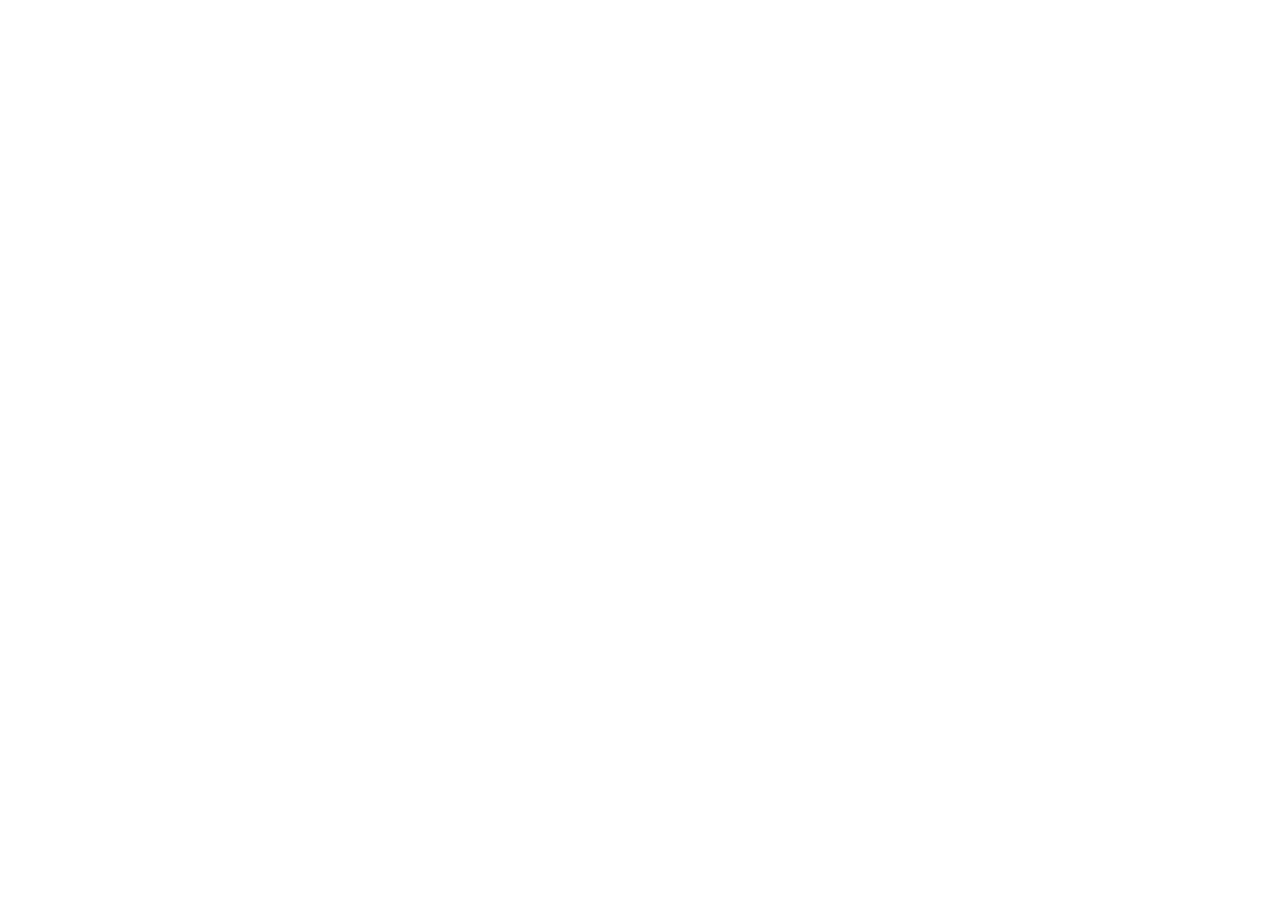
==== commit 724e7a6f: "Site déplacé vers https://will-dev-france.github.io/ATS/ : pages de redirection Co-Authored-By: Clau" ====
--- a/index.html
+++ b/index.html
@@ -3,490 +3,15 @@
   <head>
     <meta charset="utf-8" />
     <meta name="viewport" content="width=device-width, initial-scale=1" />
-    <title>ATS Checker — votre CV est-il bien lu par les logiciels de recrutement ?</title>
-    <meta
-      name="description"
-      content="ATS Checker analyse votre CV comme un logiciel de recrutement (ATS) : une note, la liste de ce qu'il faut corriger et les mots-clés de l'offre qui manquent. Gratuit, 100 % local, pour Mac et Windows."
-    />
-    <link rel="canonical" href="https://paddock-auto.github.io/ats-checker-site/" />
-    <link rel="alternate" hreflang="fr" href="https://paddock-auto.github.io/ats-checker-site/" />
-    <link
-      rel="alternate"
-      hreflang="en"
-      href="https://paddock-auto.github.io/ats-checker-site/en/"
-    />
-    <link
-      rel="alternate"
-      hreflang="x-default"
-      href="https://paddock-auto.github.io/ats-checker-site/"
-    />
-    <meta property="og:type" content="website" />
-    <meta property="og:locale" content="fr_FR" />
-    <meta property="og:site_name" content="ATS Checker" />
-    <meta
-      property="og:title"
-      content="ATS Checker — votre CV est-il bien lu par les logiciels de recrutement ?"
-    />
-    <meta
-      property="og:description"
-      content="Une note, ce qu'il faut corriger et les mots-clés manquants. Gratuit, 100 % local, Mac et Windows."
-    />
-    <meta property="og:url" content="https://paddock-auto.github.io/ats-checker-site/" />
-    <meta
-      property="og:image"
-      content="https://paddock-auto.github.io/ats-checker-site/assets/img/og-fr.png"
-    />
-    <meta property="og:image:width" content="1200" />
-    <meta property="og:image:height" content="630" />
-    <meta name="twitter:card" content="summary_large_image" />
-    <meta name="theme-color" content="#1f2a44" />
-    <link rel="icon" type="image/png" sizes="32x32" href="assets/img/favicon-32.png" />
-    <link rel="icon" type="image/png" sizes="64x64" href="assets/img/favicon-64.png" />
-    <link rel="apple-touch-icon" href="assets/img/apple-touch-icon.png" />
-    <link rel="stylesheet" href="assets/style.css?v=2" />
+    <title>ATS Checker a déménagé</title>
+    <meta name="robots" content="noindex" />
+    <link rel="canonical" href="https://will-dev-france.github.io/ATS/" />
+    <meta http-equiv="refresh" content="0; url=https://will-dev-france.github.io/ATS/" />
+    <script>
+      location.replace('https://will-dev-france.github.io/ATS/' + location.hash);
+    </script>
   </head>
   <body>
-    <a class="skip-link" href="#contenu">Aller au contenu</a>
-
-    <header class="site-header">
-      <div class="container">
-        <a class="brand" href="./">
-          <img src="assets/img/icon-512.png" alt="" width="34" height="34" />
-          ATS Checker
-        </a>
-        <nav class="site-nav" aria-label="Sections">
-          <a href="#fonctionnement">Comment ça marche</a>
-          <a href="#fonctionnalites">Fonctionnalités</a>
-          <a href="#confidentialite">Confidentialité</a>
-          <a href="#installation">Installation</a>
-          <a href="#faq">FAQ</a>
-        </nav>
-        <a class="lang-switch" href="en/" hreflang="en" lang="en">English</a>
-      </div>
-    </header>
-
-    <main id="contenu">
-      <div class="hero">
-        <div class="container">
-          <h1>Votre CV est-il bien lu par les logiciels de recrutement&nbsp;?</h1>
-          <p class="lead">
-            ATS Checker lit votre CV comme le font les logiciels qui trient les candidatures (les «
-            ATS »). Vous obtenez une note, la liste précise de ce qu'il faut corriger et, si vous
-            collez une offre d'emploi, les mots-clés qui manquent.
-          </p>
-          <ul class="pills">
-            <li>Gratuit</li>
-            <li>100 % local</li>
-            <li>Sans compte</li>
-            <li>Mac et Windows</li>
-          </ul>
-          <div class="downloads">
-            <a
-              class="btn btn-mac"
-              href="https://github.com/PADDOCK-AUTO/ats-checker-site/releases/latest/download/ATS-Checker-macOS-arm64.dmg"
-            >
-              Télécharger pour Mac
-              <small>Puce Apple · macOS 13 ou plus · 280 Mo</small>
-            </a>
-            <a
-              class="btn btn-windows"
-              href="https://github.com/PADDOCK-AUTO/ats-checker-site/releases/latest/download/ATS-Checker-Windows-x64-Setup.exe"
-            >
-              Télécharger pour Windows
-              <small>Windows 10 ou 11, 64 bits · 254 Mo</small>
-            </a>
-          </div>
-          <p class="win-note">
-            <strong>Sur Windows, un avertissement s'affiche :</strong> au lancement de l'installeur,
-            Windows indique « Windows a protégé votre ordinateur ». C'est normal pour ce logiciel
-            gratuit non signé. Cliquez sur <strong>Informations complémentaires</strong>, puis sur
-            <strong>Exécuter quand même</strong>.
-            <a href="#windows">Voir les deux écrans</a>
-          </p>
-          <p class="release-meta">
-            Version 0.2.1 du 8 octobre 2026 ·
-            <a href="https://github.com/PADDOCK-AUTO/ats-checker-site/releases">notes de version</a>
-            ·
-            <a href="#installation">aide à l'installation</a>
-          </p>
-          <div class="hero-shot">
-            <div class="window">
-              <div class="window-bar" aria-hidden="true">
-                <span></span><span></span><span></span>
-              </div>
-              <img
-                src="assets/img/fr-resultat.jpg"
-                width="1280"
-                height="788"
-                alt="Résultat d'une analyse en mode standard : une note de 69 %, la phrase « Votre CV est en partie mal lu par les logiciels de recrutement », la correspondance avec l'offre et la première correction à faire."
-              />
-            </div>
-          </div>
-        </div>
-      </div>
-
-      <section id="fonctionnement">
-        <div class="container">
-          <h2 class="section-title">Comment ça marche</h2>
-          <p class="section-lead">
-            Trois étapes, sans réglage ni jargon : l'application s'ouvre en mode standard, pensé
-            pour tout le monde.
-          </p>
-          <ol class="steps">
-            <li>
-              <h3>Déposez votre CV</h3>
-              <p>
-                PDF, Word (DOCX ou DOC), RTF, ODT ou texte. Même un PDF scanné est lu, par
-                reconnaissance de caractères.
-              </p>
-            </li>
-            <li>
-              <h3>Collez l'offre d'emploi</h3>
-              <p>
-                C'est facultatif. L'analyse vérifie alors les mots-clés, l'intitulé du poste et les
-                exigences : diplôme, années d'expérience, langues.
-              </p>
-            </li>
-            <li>
-              <h3>Suivez les corrections</h3>
-              <p>
-                Elles sont classées par ordre d'importance, avec ce que chacune rapporte et un
-                exemple avant → après tiré de votre CV.
-              </p>
-            </li>
-          </ol>
-        </div>
-      </section>
-
-      <section id="fonctionnalites" class="soft">
-        <div class="container">
-          <h2 class="section-title">Ce que vous obtenez</h2>
-          <p class="section-lead">
-            Un ATS convertit d'abord votre CV en texte, puis le découpe en champs : nom,
-            coordonnées, postes, dates, diplômes, compétences. Si cette lecture échoue, votre CV
-            devient difficile à trouver. ATS Checker vous montre ce qu'il voit.
-          </p>
-          <div class="split">
-            <ul>
-              <li><strong>Une note claire</strong>, expliquée en une phrase.</li>
-              <li>
-                <strong>Ce qu'il faut corriger, dans l'ordre</strong>, avec des cases à cocher pour
-                suivre vos progrès.
-              </li>
-              <li>
-                <strong>Les mots de l'offre absents de votre CV</strong>, pour les reprendre s'ils
-                correspondent vraiment à votre parcours.
-              </li>
-              <li>
-                <strong>Un rapport PDF</strong> à garder ou à partager, et l'historique de vos
-                analyses.
-              </li>
-              <li><strong>Ré-analyser une nouvelle version</strong> montre ce qui a progressé.</li>
-            </ul>
-            <div class="window rounded">
-              <img
-                src="assets/img/fr-corrections.jpg"
-                width="1280"
-                height="788"
-                alt="Liste des corrections : chaque étape a une case à cocher, son gain en points et un exemple avant → après."
-              />
-            </div>
-          </div>
-
-          <div class="grid" style="margin-top: 48px">
-            <div class="card">
-              <div class="icon" aria-hidden="true">🔍</div>
-              <h3>Ce que lit un ATS</h3>
-              <p>
-                En mode avancé : le texte brut dans l'ordre de lecture d'un logiciel, et les champs
-                extraits comme un formulaire pré-rempli. Ce qui est perdu ou mélangé saute aux yeux.
-              </p>
-            </div>
-            <div class="card">
-              <div class="icon" aria-hidden="true">📊</div>
-              <h3>28 indicateurs</h3>
-              <p>
-                Lisibilité du fichier, colonnes, tableaux, sections, dates, résultats chiffrés,
-                verbes d'action, coordonnées… chacun avec sa preuve et son explication.
-              </p>
-            </div>
-            <div class="card">
-              <div class="icon" aria-hidden="true">✨</div>
-              <h3>Assistant IA facultatif</h3>
-              <p>
-                Avec votre propre clé Claude : il réécrit une puce ou adapte votre accroche à
-                l'offre, sans rien inventer. Chaque proposition est à valider par vous.
-              </p>
-            </div>
-          </div>
-
-          <div class="window rounded" style="margin-top: 48px">
-            <img
-              src="assets/img/fr-vue-ats.jpg"
-              width="1280"
-              height="788"
-              alt="Mode avancé, onglet Vue ATS : à gauche le texte brut lu ligne par ligne, à droite les champs extraits (nom, e-mail, téléphone, postes)."
-            />
-          </div>
-        </div>
-      </section>
-
-      <section id="confidentialite">
-        <div class="container split reverse">
-          <div>
-            <h2 class="section-title">Votre CV reste chez vous</h2>
-            <ul>
-              <li>
-                <strong>Analyse 100 % locale</strong> : tout se passe sur votre ordinateur, y
-                compris la lecture des PDF scannés. Votre CV n'est envoyé nulle part.
-              </li>
-              <li>
-                <strong>Pas de compte</strong>, pas de publicité, pas de mesure d'audience, ni dans
-                l'application ni sur ce site.
-              </li>
-              <li>
-                <strong>L'assistant IA est désactivé par défaut.</strong> Si vous l'activez avec
-                votre clé, seuls les extraits nécessaires partent vers Anthropic, après votre
-                accord, coordonnées masquées.
-              </li>
-              <li>L'historique peut ne garder que les scores, et s'efface en un clic.</li>
-            </ul>
-          </div>
-          <div class="notice">
-            <h3>Une note honnête</h3>
-            <p>
-              Il n'existe pas de « score ATS » officiel : chaque entreprise règle son logiciel à sa
-              façon. ATS Checker applique les règles connues des principaux logiciels (Workday,
-              Taleo, iCIMS, Greenhouse, Lever, SuccessFactors, Cegid Talentsoft…).
-            </p>
-            <p>
-              100 % signifie que votre CV respecte toutes les bonnes pratiques mesurées ; ce n'est
-              pas une garantie d'entretien.
-            </p>
-            <p>
-              Et non, « 75 % des CV sont rejetés par les robots » n'est pas un fait établi : ce
-              chiffre ne repose sur aucune étude publiée. Les logiciels classent et filtrent ; un CV
-              mal lu devient surtout difficile à trouver.
-            </p>
-          </div>
-        </div>
-      </section>
-
-      <section id="installation" class="soft">
-        <div class="container">
-          <h2 class="section-title">Installation</h2>
-          <p class="section-lead">
-            Gratuit, sans inscription. Les mises à jour s'installent par-dessus la version
-            précédente, et votre historique est conservé.
-          </p>
-          <div class="install">
-            <div class="card">
-              <h3>Mac</h3>
-              <ol>
-                <li>Téléchargez le fichier <code>.dmg</code> et ouvrez-le.</li>
-                <li>Glissez <strong>ATS Checker</strong> dans le dossier Applications.</li>
-                <li>
-                  Lancez-le : l'application est signée et vérifiée par Apple, elle s'ouvre sans
-                  alerte.
-                </li>
-              </ol>
-              <p class="requirements">
-                Mac avec puce Apple (M1, M2, M3, M4…), macOS 13 Ventura ou plus récent. Les Mac à
-                processeur Intel ne sont pas pris en charge pour l'instant.
-              </p>
-              <a
-                class="dl-inline"
-                href="https://github.com/PADDOCK-AUTO/ats-checker-site/releases/latest/download/ATS-Checker-macOS-arm64.dmg"
-                >Télécharger pour Mac</a
-              >
-            </div>
-            <div class="card">
-              <h3>Windows</h3>
-              <ol>
-                <li>
-                  Téléchargez l'installeur <code>.exe</code>. Si votre navigateur signale un fichier
-                  rarement téléchargé, choisissez de le <strong>conserver</strong>.
-                </li>
-                <li>
-                  Lancez-le. Windows affiche
-                  <strong>« Windows a protégé votre ordinateur »</strong> : c'est attendu. Cliquez
-                  sur <strong>Informations complémentaires</strong>, puis sur
-                  <strong>Exécuter quand même</strong> (voir les écrans ci-dessous).
-                </li>
-                <li>Suivez l'assistant d'installation.</li>
-              </ol>
-              <p class="warning">
-                <strong>Pourquoi cet avertissement ?</strong> L'installeur n'est pas signé par un
-                certificat de signature de code (payant). Windows prévient alors pour tout programme
-                peu téléchargé et affiche « Éditeur inconnu », sans que cela signifie un danger. Il
-                ne concerne que l'installeur : une fois installée, l'application s'ouvre
-                normalement.
-              </p>
-              <p class="requirements">Windows 10 ou 11, 64 bits.</p>
-              <a
-                class="dl-inline dl-windows"
-                href="https://github.com/PADDOCK-AUTO/ats-checker-site/releases/latest/download/ATS-Checker-Windows-x64-Setup.exe"
-                >Télécharger pour Windows</a
-              >
-            </div>
-          </div>
-          <div id="windows" class="win-guide">
-            <h3>Windows : passer l'avertissement en deux clics</h3>
-            <p>
-              Au lancement de l'installeur, Windows SmartScreen affiche cette fenêtre bleue.
-              Vérifiez que le fichier s'appelle bien <code>ATS-Checker-Windows-x64-Setup.exe</code>,
-              puis :
-            </p>
-            <figure class="smartscreen">
-              <div class="ss-screen">
-                <p class="ss-step">
-                  <span class="ss-badge">1</span> Cliquez sur « Informations complémentaires »
-                </p>
-                <div class="ss-dialog" aria-hidden="true">
-                  <p class="ss-title">Windows a protégé votre ordinateur</p>
-                  <p class="ss-text">
-                    Microsoft Defender SmartScreen a empêché le démarrage d'une application non
-                    reconnue. L'exécution de cette application peut présenter un risque pour votre
-                    ordinateur.
-                  </p>
-                  <p class="ss-link"><span class="ss-target">Informations complémentaires</span></p>
-                  <div class="ss-buttons"><span class="ss-btn">Ne pas exécuter</span></div>
-                </div>
-              </div>
-              <div class="ss-screen">
-                <p class="ss-step">
-                  <span class="ss-badge">2</span> Cliquez sur « Exécuter quand même »
-                </p>
-                <div class="ss-dialog" aria-hidden="true">
-                  <p class="ss-title">Windows a protégé votre ordinateur</p>
-                  <p class="ss-text">
-                    Microsoft Defender SmartScreen a empêché le démarrage d'une application non
-                    reconnue. L'exécution de cette application peut présenter un risque pour votre
-                    ordinateur.
-                  </p>
-                  <p class="ss-meta">
-                    Application : ATS-Checker-Windows-x64-Setup.exe<br />Éditeur : Éditeur inconnu
-                  </p>
-                  <div class="ss-buttons">
-                    <span class="ss-btn ss-target">Exécuter quand même</span
-                    ><span class="ss-btn">Ne pas exécuter</span>
-                  </div>
-                </div>
-              </div>
-              <figcaption>
-                Illustration des deux écrans de Windows SmartScreen. L'assistant d'installation
-                d'ATS Checker s'ouvre ensuite.
-              </figcaption>
-            </figure>
-          </div>
-          <div class="hash">
-            <p>
-              Empreintes SHA-256 de la version 0.2.1 (sur Mac :
-              <code style="display: inline">shasum -a 256 &lt;fichier&gt;</code>, sur Windows :
-              <code style="display: inline">Get-FileHash &lt;fichier&gt;</code>) :
-            </p>
-            <strong>ATS-Checker-macOS-arm64.dmg</strong>
-            <code>fbbf80fa3baa19af34ed55daf0769539f7eb92d8c2bc51578b4f7704b79ee58e</code>
-            <strong>ATS-Checker-Windows-x64-Setup.exe</strong>
-            <code>66109539dc5c418b2859f5e6109ec36e9ee263c00ac8a56066d506eb9d6c467f</code>
-          </div>
-        </div>
-      </section>
-
-      <section id="faq" class="faq">
-        <div class="container">
-          <h2 class="section-title">Questions fréquentes</h2>
-          <details>
-            <summary>C'est vraiment gratuit ?</summary>
-            <p>
-              Oui : pas d'abonnement, pas de compte, pas de publicité. Seul l'assistant IA,
-              facultatif, utilise votre propre clé API Claude ; son usage vous est alors facturé
-              directement par Anthropic.
-            </p>
-          </details>
-          <details>
-            <summary>Mon CV est-il envoyé quelque part ?</summary>
-            <p>
-              Non. L'analyse se fait entièrement sur votre ordinateur. Rien ne sort sans votre
-              action : seul l'assistant IA, si vous l'activez et l'acceptez, envoie des extraits à
-              Anthropic.
-            </p>
-          </details>
-          <details>
-            <summary>Quels formats de CV sont acceptés ?</summary>
-            <p>
-              PDF (avec texte ou scanné), Word (DOCX, DOC), RTF, ODT, texte, et même une image PNG
-              ou JPG. Le PDF texte et le Word sont les plus fiables, pour ATS Checker comme pour les
-              logiciels de recrutement.
-            </p>
-          </details>
-          <details>
-            <summary>En quelles langues ?</summary>
-            <p>
-              Les CV et les offres peuvent être en français ou en anglais : la langue est détectée
-              automatiquement. L'application s'affiche en français ou en anglais.
-            </p>
-          </details>
-          <details>
-            <summary>Une note de 100 % garantit-elle un entretien ?</summary>
-            <p>
-              Non. Elle signifie que votre CV respecte toutes les bonnes pratiques mesurées pour
-              être bien lu et bien trouvé. Le choix final reste celui d'un recruteur.
-            </p>
-          </details>
-          <details>
-            <summary>Ça marche sur un Mac à processeur Intel ?</summary>
-            <p>
-              Pas pour l'instant : la version Mac est réservée aux Mac à puce Apple (M1 et
-              suivants).
-            </p>
-          </details>
-          <details>
-            <summary>Pourquoi Windows affiche-t-il un avertissement ?</summary>
-            <p>
-              L'installeur Windows n'est pas signé par un certificat de signature de code, un
-              certificat payant. Windows SmartScreen prévient alors pour tout programme peu
-              téléchargé : cliquez sur « Informations complémentaires », puis sur « Exécuter quand
-              même » (<a href="#windows">voir les écrans</a>). L'avertissement revient à chaque
-              nouvel installeur téléchargé, mais pas à l'ouverture de l'application installée. La
-              version Mac, elle, est signée et vérifiée par Apple.
-            </p>
-            <p>
-              Sur certains PC Windows 11, le « Contrôle intelligent des applications » est activé.
-              Il bloque les programmes non signés sans proposer « Exécuter quand même », et
-              n'accepte aucune exception pour un programme précis : ATS Checker ne peut alors pas
-              être installé sans désactiver cette protection.
-            </p>
-          </details>
-          <details>
-            <summary>Simple ou détaillé ?</summary>
-            <p>
-              L'application s'ouvre en mode standard : la note et ce qu'il faut corriger, sans
-              jargon. L'interrupteur « Mode avancé » affiche tous les détails : indicateurs,
-              mots-clés, vue de l'ATS, exports et assistant IA.
-            </p>
-          </details>
-        </div>
-      </section>
-    </main>
-
-    <footer class="site-footer">
-      <div class="container">
-        <div class="row">
-          <span>© 2026 PADDOCK-AUTO</span>
-          <a href="mentions-legales.html">Mentions légales</a>
-          <a href="mailto:contact@paddock-auto.fr">contact@paddock-auto.fr</a>
-          <a href="https://github.com/PADDOCK-AUTO/ats-checker-site/releases"
-            >Toutes les versions</a
-          >
-          <a href="en/" hreflang="en" lang="en">English</a>
-        </div>
-        <p class="credits">
-          ATS Checker s'appuie sur des composants libres : pdf.js, Tesseract.js, ONNX Runtime, le
-          modèle multilingual-e5-small, Electron, React… Le détail des licences figure dans l'écran
-          « À propos » de l'application.
-        </p>
-      </div>
-    </footer>
+    <p>ATS Checker a déménagé : <a href="https://will-dev-france.github.io/ATS/">https://will-dev-france.github.io/ATS/</a></p>
   </body>
 </html>
